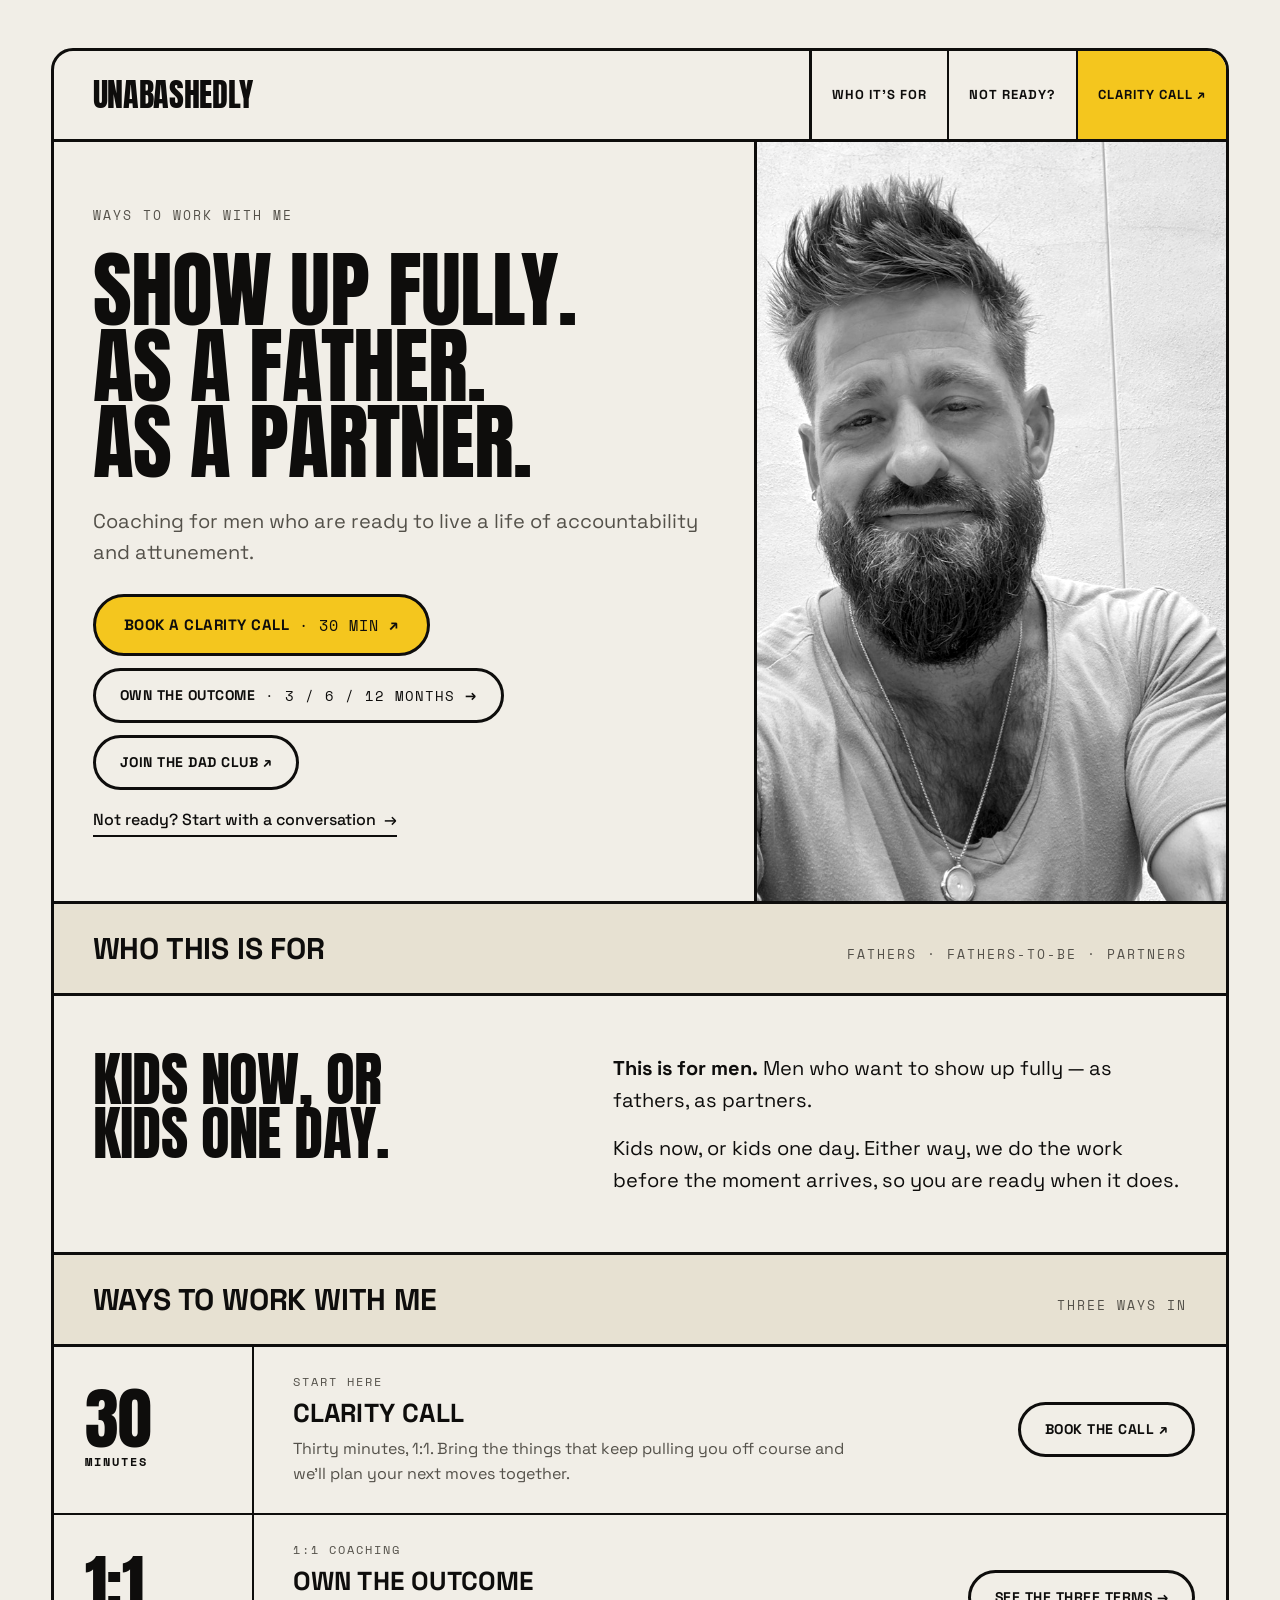
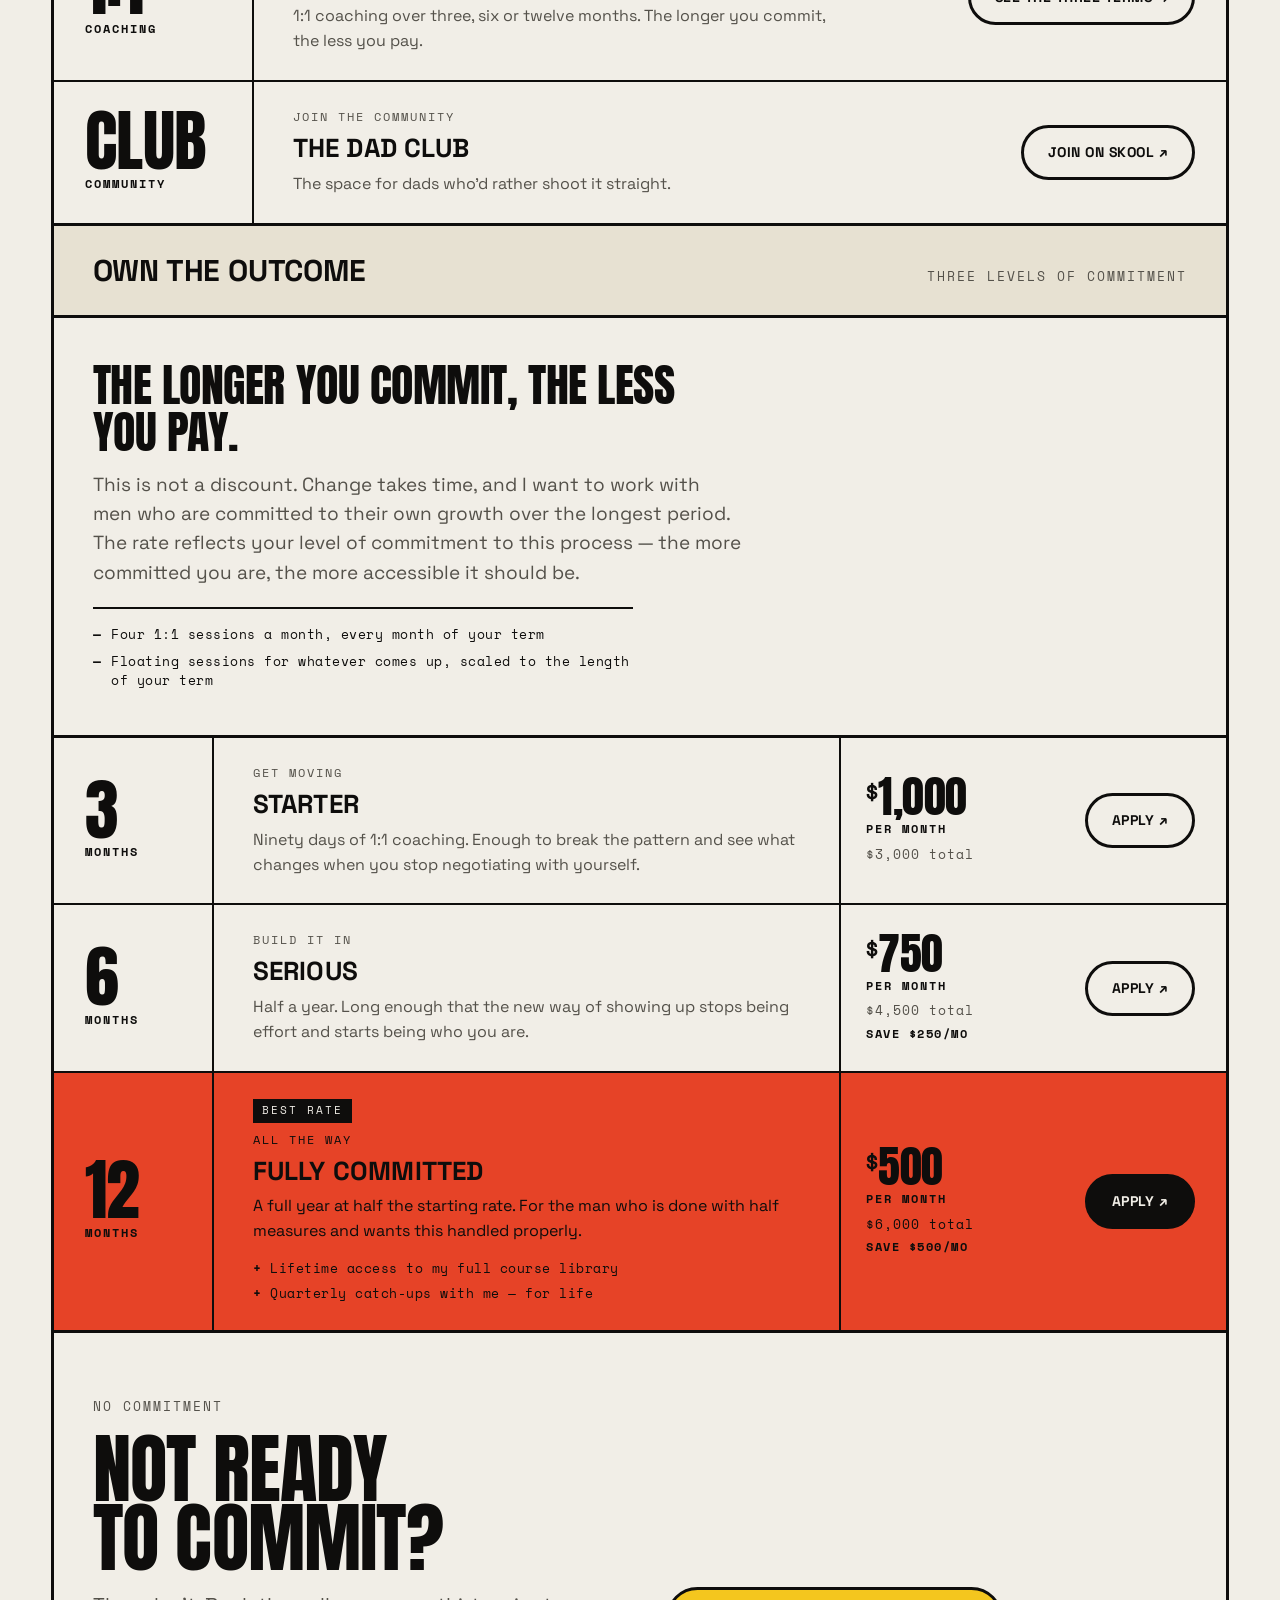
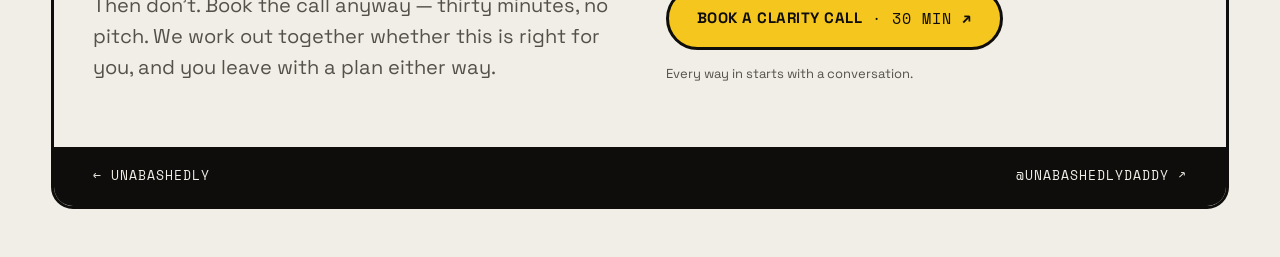
==== work-with-me.html @ e5518860 "Rewrite the pricing rationale in Taylor's own voice Moves the paragraph to first person: I want to w" ====
<!doctype html>
<html lang="en">
<head>
<meta charset="utf-8">
<meta name="viewport" content="width=device-width,initial-scale=1">
<meta name="description" content="Three ways to work with me. Start with a Clarity Call.">
<title>Ways to Work With Me — Unabashedly</title>
<link rel="canonical" href="https://unabashedly.dad/work-with-me.html">
<meta name="theme-color" content="#F1EEE7">
<meta property="og:type" content="website">
<meta property="og:site_name" content="Unabashedly">
<meta property="og:locale" content="en_US">
<meta property="og:url" content="https://unabashedly.dad/work-with-me.html">
<meta property="og:title" content="Ways to Work With Me — Unabashedly">
<meta property="og:description" content="Three ways to work with me. Start with a Clarity Call.">
<meta property="og:image" content="https://unabashedly.dad/og-card.jpg">
<meta property="og:image:type" content="image/jpeg">
<meta property="og:image:width" content="1200">
<meta property="og:image:height" content="630">
<meta property="og:image:alt" content="Unabashedly — coaching with Taylor Arnold">
<link rel="preconnect" href="https://fonts.googleapis.com">
<link rel="preconnect" href="https://fonts.gstatic.com" crossorigin>
<link href="https://fonts.googleapis.com/css2?family=Anton&family=Space+Grotesk:wght@400;500;700&family=Space+Mono:wght@400;700&display=swap" rel="stylesheet">
<style>
  :root{
    --paper:#F1EEE7;
    --paper-2:#E7E1D2;
    --ink:#0E0D0C;
    --ink-2:#54514A;
    --yellow:#F4C61E;
    --red:#E64327;
    --rule:3px;
    color-scheme:light;
  }
  *{box-sizing:border-box;}
  html{scroll-behavior:smooth;}
  html,body{background:var(--paper);}
  body{
    margin:0;
    color:var(--ink);
    font:16px/1.5 'Space Grotesk','Helvetica Neue',Arial,sans-serif;
    padding-inline:clamp(16px,4vw,56px);
    padding-block:clamp(20px,4vw,48px);
  }
  h1,h2,h3,p{margin:0;font-weight:400;}
  a{color:inherit;text-decoration:none;}
  a:focus-visible,button:focus-visible,input:focus-visible{outline:3px solid var(--ink);outline-offset:3px;}
  img{max-width:100%;display:block;}

  .display{font-family:'Anton',Impact,'Arial Narrow',sans-serif;text-transform:uppercase;letter-spacing:-0.01em;}
  .mono{font-family:'Space Mono',ui-monospace,Menlo,monospace;}
  .eyebrow{font-family:'Space Mono',ui-monospace,Menlo,monospace;font-size:13px;letter-spacing:2px;text-transform:uppercase;color:var(--ink-2);}

  .sheet{
    max-width:1180px;margin:0 auto;
    border:var(--rule) solid var(--ink);border-radius:22px;
    overflow:hidden;background:var(--paper);
  }
  section{scroll-margin-top:16px;}

  /* masthead */
  .masthead{display:flex;flex-wrap:wrap;align-items:stretch;justify-content:space-between;border-bottom:var(--rule) solid var(--ink);}
  .wordmark{font-size:clamp(26px,3vw,32px);padding:20px clamp(18px,3vw,40px);display:flex;align-items:center;}
  .nav{display:flex;flex-wrap:wrap;border-left:var(--rule) solid var(--ink);}
  .nav a{
    display:flex;align-items:center;justify-content:center;
    padding:0 20px;min-height:64px;
    font-size:13px;font-weight:700;letter-spacing:1px;text-transform:uppercase;
    border-right:2px solid var(--ink);transition:background .15s,color .15s;
  }
  .nav a:last-child{border-right:none;background:var(--yellow);}
  .nav a:hover{background:var(--paper-2);}
  .nav a:last-child:hover{background:var(--ink);color:var(--paper);}

  /* hero */
  .hero{
    display:grid;grid-template-columns:minmax(0,1.2fr) minmax(0,.8fr);
    border-bottom:var(--rule) solid var(--ink);
  }
  .hero-copy{
    padding:clamp(32px,5vw,64px) clamp(18px,3vw,48px);
    display:flex;flex-direction:column;gap:26px;
    border-right:var(--rule) solid var(--ink);
  }
  .hero h1{font-size:clamp(48px,6.6vw,88px);line-height:.9;text-wrap:balance;}
  .hero-lede{max-width:48ch;font-size:clamp(17px,1.9vw,20px);line-height:1.55;color:var(--ink-2);}
  .hero-photo{background:var(--paper-2);display:flex;}
  .hero-photo img{width:100%;height:100%;object-fit:cover;object-position:50% 20%;filter:grayscale(1) contrast(1.08);}

  .actions{display:flex;flex-direction:column;align-items:flex-start;gap:12px;}
  .btn{
    display:inline-flex;align-items:center;gap:10px;
    border:var(--rule) solid var(--ink);border-radius:999px;
    padding:14px 24px;
    font-weight:700;font-size:14px;letter-spacing:.5px;text-transform:uppercase;
    background:var(--paper);color:var(--ink);
    transition:background .15s,color .15s;
    cursor:pointer;font-family:inherit;
  }
  .btn:hover{background:var(--ink);color:var(--paper);}
  .btn.primary{background:var(--yellow);padding:17px 28px;font-size:15px;}
  .btn.primary:hover{background:var(--ink);color:var(--yellow);}
  .btn .dim{font-family:'Space Mono',ui-monospace,monospace;font-weight:400;letter-spacing:1px;}
  .soft{display:inline-flex;gap:8px;margin-top:6px;font-weight:500;padding-bottom:3px;border-bottom:2px solid var(--ink);transition:gap .15s;}
  .soft:hover{gap:14px;}

  /* section heads */
  .section-head{
    display:flex;flex-wrap:wrap;align-items:baseline;justify-content:space-between;gap:8px 24px;
    padding:22px clamp(18px,3vw,48px);
    border-bottom:var(--rule) solid var(--ink);background:var(--paper-2);
  }
  .section-title{font-weight:700;font-size:clamp(22px,2.6vw,30px);text-transform:uppercase;letter-spacing:-.2px;}

  /* who */
  .who{border-bottom:var(--rule) solid var(--ink);}
  .who-body{
    display:grid;grid-template-columns:minmax(0,.9fr) minmax(0,1.1fr);gap:clamp(24px,4vw,56px);
    padding:clamp(32px,5vw,56px) clamp(18px,3vw,48px);align-items:start;
  }
  .who-body .big{font-size:clamp(36px,4.6vw,60px);line-height:.92;text-wrap:balance;}
  .who-body p{font-size:clamp(17px,1.9vw,20px);line-height:1.6;max-width:56ch;}
  .who-body p + p{margin-top:16px;}

  /* ways rows */
  .ways{border-bottom:var(--rule) solid var(--ink);}
  .row{
    display:grid;grid-template-columns:clamp(130px,16vw,200px) minmax(0,1fr) auto;
    border-bottom:2px solid var(--ink);background:var(--paper);
  }
  .row:last-child{border-bottom:none;}
  .row-unit{
    display:flex;flex-direction:column;justify-content:center;gap:4px;
    padding:26px clamp(16px,2.4vw,32px);border-right:2px solid var(--ink);
  }
  .row-unit .n{font-size:clamp(44px,5.4vw,68px);line-height:.88;}
  .row-unit .u{font-size:12px;letter-spacing:2px;text-transform:uppercase;font-weight:700;}
  .row-body{display:flex;flex-direction:column;justify-content:center;gap:8px;padding:26px clamp(18px,3vw,40px);}
  .row-kicker{font-size:12px;letter-spacing:2px;text-transform:uppercase;color:var(--ink-2);}
  .row-title{font-weight:700;font-size:clamp(19px,2.3vw,26px);line-height:1.15;text-transform:uppercase;letter-spacing:.2px;}
  .row-desc{font-size:16px;line-height:1.55;color:var(--ink-2);max-width:56ch;}
  .row-go{display:flex;align-items:center;padding:20px clamp(16px,2.4vw,36px);}

  .row.hot{background:var(--red);}
  .row.hot .row-desc,.row.hot .row-kicker{color:var(--ink);}
  .row.hot .btn{background:var(--ink);color:var(--paper);}
  .row.hot .btn:hover{background:var(--paper);color:var(--ink);}

  /* philosophy / email */
  .philosophy{
    display:grid;grid-template-columns:minmax(0,1fr) minmax(0,1fr);gap:clamp(24px,4vw,56px);
    padding:clamp(36px,5vw,64px) clamp(18px,3vw,48px);align-items:end;
  }
  .philosophy h2{font-size:clamp(44px,6vw,80px);line-height:.9;text-wrap:balance;}
  .philosophy .intro{display:flex;flex-direction:column;gap:18px;}
  .philosophy .intro p{font-size:clamp(17px,1.9vw,20px);line-height:1.55;color:var(--ink-2);max-width:44ch;}
  .phil-cta{display:flex;flex-direction:column;align-items:flex-start;gap:14px;}
  form{display:flex;flex-direction:column;gap:12px;}
  label{font-family:'Space Mono',ui-monospace,monospace;font-size:12.5px;letter-spacing:2px;text-transform:uppercase;}
  .field{display:flex;flex-wrap:wrap;gap:12px;}
  input[type=email]{
    flex:1 1 220px;min-width:0;
    font:inherit;font-size:17px;color:var(--ink);
    background:var(--paper);border:var(--rule) solid var(--ink);border-radius:12px;
    padding:14px 18px;
  }
  input[type=email]::placeholder{color:var(--ink-2);}
  .form-note{font-size:15px;font-weight:700;}
  .fine{font-size:13px;color:var(--ink-2);}

  .footer{
    display:flex;flex-wrap:wrap;justify-content:space-between;gap:10px;
    padding:20px clamp(18px,3vw,48px);background:var(--ink);color:var(--paper);
  }
  .footer span,.footer a{font-family:'Space Mono',ui-monospace,monospace;font-size:12.5px;letter-spacing:1px;text-transform:uppercase;}
  .footer a:hover{color:var(--yellow);}
  .footer a:focus-visible{outline-color:var(--paper);}


  /* commitment tiers */
  .tiers{border-bottom:var(--rule) solid var(--ink);}
  .principle{
    padding:clamp(28px,4vw,44px) clamp(18px,3vw,48px);
    border-bottom:var(--rule) solid var(--ink);
    display:flex;flex-direction:column;gap:14px;
  }
  .principle .big{
    font-family:'Anton',Impact,'Arial Narrow',sans-serif;text-transform:uppercase;letter-spacing:-.01em;
    font-size:clamp(28px,3.6vw,46px);line-height:1.02;max-width:26ch;
  }
  .principle p{font-size:clamp(16px,1.8vw,19px);line-height:1.55;color:var(--ink-2);max-width:54ch;}

  .row.tier{grid-template-columns:clamp(110px,13vw,160px) minmax(0,1fr) clamp(150px,18vw,215px) auto;}
  .row-price{
    display:flex;flex-direction:column;justify-content:center;gap:4px;
    padding:24px clamp(14px,2vw,26px);border-left:2px solid var(--ink);
  }
  .price-mo{font-family:'Anton',Impact,sans-serif;font-size:clamp(30px,3.6vw,44px);line-height:.9;letter-spacing:-.01em;}
  .price-mo sup{font-size:.45em;vertical-align:super;font-family:'Space Grotesk',sans-serif;font-weight:700;}
  .price-per{font-size:11.5px;letter-spacing:2px;text-transform:uppercase;font-weight:700;font-family:'Space Mono',ui-monospace,monospace;}
  .price-total{font-size:12.5px;letter-spacing:1px;color:var(--ink-2);font-family:'Space Mono',ui-monospace,monospace;margin-top:4px;white-space:nowrap;}
  .price-save{
    font-family:'Space Mono',ui-monospace,monospace;font-size:11.5px;letter-spacing:1.5px;
    text-transform:uppercase;font-weight:700;white-space:nowrap;
  }
  .row.hot .price-total{color:var(--ink);}

  .flag{
    align-self:flex-start;background:var(--ink);color:var(--paper);
    font-family:'Space Mono',ui-monospace,monospace;font-size:10.5px;letter-spacing:2px;
    text-transform:uppercase;padding:4px 9px;
  }
  .includes{
    list-style:none;margin:6px 0 0;padding:16px 0 0;border-top:2px solid var(--ink);
    display:flex;flex-direction:column;gap:7px;max-width:54ch;
  }
  .includes li{
    font-family:'Space Mono',ui-monospace,monospace;font-size:13px;letter-spacing:.5px;
    display:flex;gap:10px;align-items:baseline;
  }
  .includes li::before{content:"\2014";font-weight:700;flex-shrink:0;}
  .perks{list-style:none;margin:8px 0 0;padding:0;display:flex;flex-direction:column;gap:6px;}
  .perks li{
    font-family:'Space Mono',ui-monospace,monospace;font-size:12.5px;letter-spacing:.5px;
    display:flex;gap:9px;align-items:baseline;
  }
  .perks li::before{content:"+";font-weight:700;flex-shrink:0;}

  @media (max-width:860px){
    .hero{grid-template-columns:1fr;}
    .hero-copy{border-right:none;border-bottom:var(--rule) solid var(--ink);}
    .hero-photo img{aspect-ratio:4/5;max-height:560px;}
    .who-body,.philosophy{grid-template-columns:1fr;}
  }
  @media (max-width:720px){
    .nav{border-left:none;border-top:var(--rule) solid var(--ink);width:100%;}
    .nav a{flex:1 1 auto;min-height:52px;padding:0 12px;border-bottom:2px solid var(--ink);}
    .row{grid-template-columns:1fr;}
    .row-unit{flex-direction:row;align-items:baseline;gap:12px;border-right:none;border-bottom:2px solid var(--ink);padding-block:14px;}
    .row-unit .n{font-size:40px;}
    .row-body{padding-bottom:8px;}
    .row-go{padding-top:8px;padding-bottom:26px;padding-inline:clamp(18px,3vw,40px);}
    .row.tier{grid-template-columns:1fr;}
    .row-price{
      border-left:none;border-top:2px solid var(--ink);
      flex-direction:row;align-items:baseline;gap:10px;flex-wrap:wrap;
      padding-inline:clamp(18px,3vw,40px);
    }
    .price-total{margin-top:0;}
    .row.tier .row-go .btn{width:100%;justify-content:center;}
  }
  @media (prefers-reduced-motion:reduce){html{scroll-behavior:auto;}*{transition:none!important;}}
</style>
</head>
<body>
<div class="sheet">

  <header class="masthead">
    <a class="wordmark display" href="index.html">Unabashedly</a>
    <nav class="nav" aria-label="Primary">
      <a href="#who">Who it's for</a>
      <a href="#philosophy">Not ready?</a>
      <a href="https://calendly.com/yalortackson-4yzz/30min" target="_blank" rel="noopener">Clarity Call ↗</a>
    </nav>
  </header>

  <section class="hero">
    <div class="hero-copy">
      <div class="eyebrow">Ways to work with me</div>
      <h1 class="display">Show up fully. As a father. As a partner.</h1>
      <p class="hero-lede">Coaching for men who are ready to live a life of accountability and attunement.</p>
      <div class="actions">
        <a class="btn primary" href="https://calendly.com/yalortackson-4yzz/30min" target="_blank" rel="noopener">Book a Clarity Call <span class="dim">· 30 min</span> ↗</a>
        <a class="btn" href="#own-the-outcome">Own The Outcome <span class="dim">· 3 / 6 / 12 months</span> →</a>
        <a class="btn" href="https://www.skool.com/dad-club-8098/about" target="_blank" rel="noopener">Join The Dad Club ↗</a>
        <a class="soft" href="#philosophy">Not ready? Start with a conversation <span aria-hidden="true">→</span></a>
      </div>
    </div>
    <div class="hero-photo">
      <img src="taylor-portrait-880x1100.jpg" alt="Taylor Arnold" width="880" height="1100">
    </div>
  </section>

  <section class="who" id="who" aria-labelledby="who-title">
    <div class="section-head">
      <h2 class="section-title" id="who-title">Who this is for</h2>
      <span class="eyebrow">Fathers · Fathers-to-be · Partners</span>
    </div>
    <div class="who-body">
      <div class="big display">Kids now, or kids one day.</div>
      <div>
        <p><strong>This is for men.</strong> Men who want to show up fully &mdash; as fathers, as partners.</p>
        <p>Kids now, or kids one day. Either way, we do the work before the moment arrives, so you are ready when it does.</p>
      </div>
    </div>
  </section>

  <section class="ways" id="ways" aria-labelledby="ways-title">
    <div class="section-head">
      <h2 class="section-title" id="ways-title">Ways to work with me</h2>
      <span class="eyebrow">Three ways in</span>
    </div>

    <div class="row">
      <div class="row-unit"><span class="n display">30</span><span class="u mono">Minutes</span></div>
      <div class="row-body">
        <span class="row-kicker mono">Start here</span>
        <h3 class="row-title">Clarity Call</h3>
        <p class="row-desc">Thirty minutes, 1:1. Bring the things that keep pulling you off course and we'll plan your next moves together.</p>
      </div>
      <div class="row-go"><a class="btn" href="https://calendly.com/yalortackson-4yzz/30min" target="_blank" rel="noopener">Book the call ↗</a></div>
    </div>

    <div class="row">
      <div class="row-unit"><span class="n display">1:1</span><span class="u mono">Coaching</span></div>
      <div class="row-body">
        <span class="row-kicker mono">1:1 Coaching</span>
        <h3 class="row-title">Own The Outcome</h3>
        <p class="row-desc">1:1 coaching over three, six or twelve months. The longer you commit, the less you pay.</p>
      </div>
      <div class="row-go"><a class="btn" href="#own-the-outcome">See the three terms →</a></div>
    </div>

    <div class="row">
      <div class="row-unit"><span class="n display">Club</span><span class="u mono">Community</span></div>
      <div class="row-body">
        <span class="row-kicker mono">Join the community</span>
        <h3 class="row-title">The Dad Club</h3>
        <p class="row-desc">The space for dads who'd rather shoot it straight.</p>
      </div>
      <div class="row-go"><a class="btn" href="https://www.skool.com/dad-club-8098/about" target="_blank" rel="noopener">Join on Skool ↗</a></div>
    </div>
  </section>


  <section class="tiers" id="own-the-outcome" aria-labelledby="tiers-title">
    <div class="section-head">
      <h2 class="section-title" id="tiers-title">Own The Outcome</h2>
      <span class="eyebrow">Three levels of commitment</span>
    </div>

    <div class="principle">
      <h3 class="big">The longer you commit, the less you pay.</h3>
      <p>This is not a discount. Change takes time, and I want to work with men who are committed to their own growth over the longest period. The rate reflects your level of commitment to this process &mdash; the more committed you are, the more accessible it should be.</p>
      <ul class="includes">
        <li>Four 1:1 sessions a month, every month of your term</li>
        <li>Floating sessions for whatever comes up, scaled to the length of your term</li>
      </ul>
    </div>

    <div class="row tier">
      <div class="row-unit"><span class="n display">3</span><span class="u mono">Months</span></div>
      <div class="row-body">
        <span class="row-kicker mono">Get moving</span>
        <h3 class="row-title">Starter</h3>
        <p class="row-desc">Ninety days of 1:1 coaching. Enough to break the pattern and see what changes when you stop negotiating with yourself.</p>
      </div>
      <div class="row-price">
        <span class="price-mo"><sup>$</sup>1,000</span>
        <span class="price-per">Per month</span>
        <span class="price-total">$3,000 total</span>
      </div>
      <div class="row-go"><a class="btn" href="https://calendly.com/yalortackson-4yzz/30min" target="_blank" rel="noopener">Apply &#8599;</a></div>
    </div>

    <div class="row tier">
      <div class="row-unit"><span class="n display">6</span><span class="u mono">Months</span></div>
      <div class="row-body">
        <span class="row-kicker mono">Build it in</span>
        <h3 class="row-title">Serious</h3>
        <p class="row-desc">Half a year. Long enough that the new way of showing up stops being effort and starts being who you are.</p>
      </div>
      <div class="row-price">
        <span class="price-mo"><sup>$</sup>750</span>
        <span class="price-per">Per month</span>
        <span class="price-total">$4,500 total</span>
        <span class="price-save">Save $250/mo</span>
      </div>
      <div class="row-go"><a class="btn" href="https://calendly.com/yalortackson-4yzz/30min" target="_blank" rel="noopener">Apply &#8599;</a></div>
    </div>

    <div class="row tier hot">
      <div class="row-unit"><span class="n display">12</span><span class="u mono">Months</span></div>
      <div class="row-body">
        <span class="flag">Best rate</span>
        <span class="row-kicker mono">All the way</span>
        <h3 class="row-title">Fully Committed</h3>
        <p class="row-desc">A full year at half the starting rate. For the man who is done with half measures and wants this handled properly.</p>
        <ul class="perks">
          <li>Lifetime access to my full course library</li>
          <li>Quarterly catch-ups with me &mdash; for life</li>
        </ul>
      </div>
      <div class="row-price">
        <span class="price-mo"><sup>$</sup>500</span>
        <span class="price-per">Per month</span>
        <span class="price-total">$6,000 total</span>
        <span class="price-save">Save $500/mo</span>
      </div>
      <div class="row-go"><a class="btn" href="https://calendly.com/yalortackson-4yzz/30min" target="_blank" rel="noopener">Apply &#8599;</a></div>
    </div>
  </section>

  <section class="philosophy" id="philosophy" aria-labelledby="phil-title">
    <div class="intro">
      <div class="eyebrow">No commitment</div>
      <h2 class="display" id="phil-title">Not ready to commit?</h2>
      <p>Then don't. Book the call anyway &mdash; thirty minutes, no pitch. We work out together whether this is right for you, and you leave with a plan either way.</p>
    </div>
    <div class="phil-cta">
      <a class="btn primary" href="https://calendly.com/yalortackson-4yzz/30min" target="_blank" rel="noopener">Book a Clarity Call <span class="dim">&middot; 30 min</span> ↗</a>
      <p class="fine">Every way in starts with a conversation.</p>
    </div>
  </section>

  <footer class="footer">
    <a href="index.html">← Unabashedly</a>
    <a href="https://www.instagram.com/unabashedlydaddy/" target="_blank" rel="noopener">@unabashedlydaddy ↗</a>
  </footer>

</div>

</body>
</html>
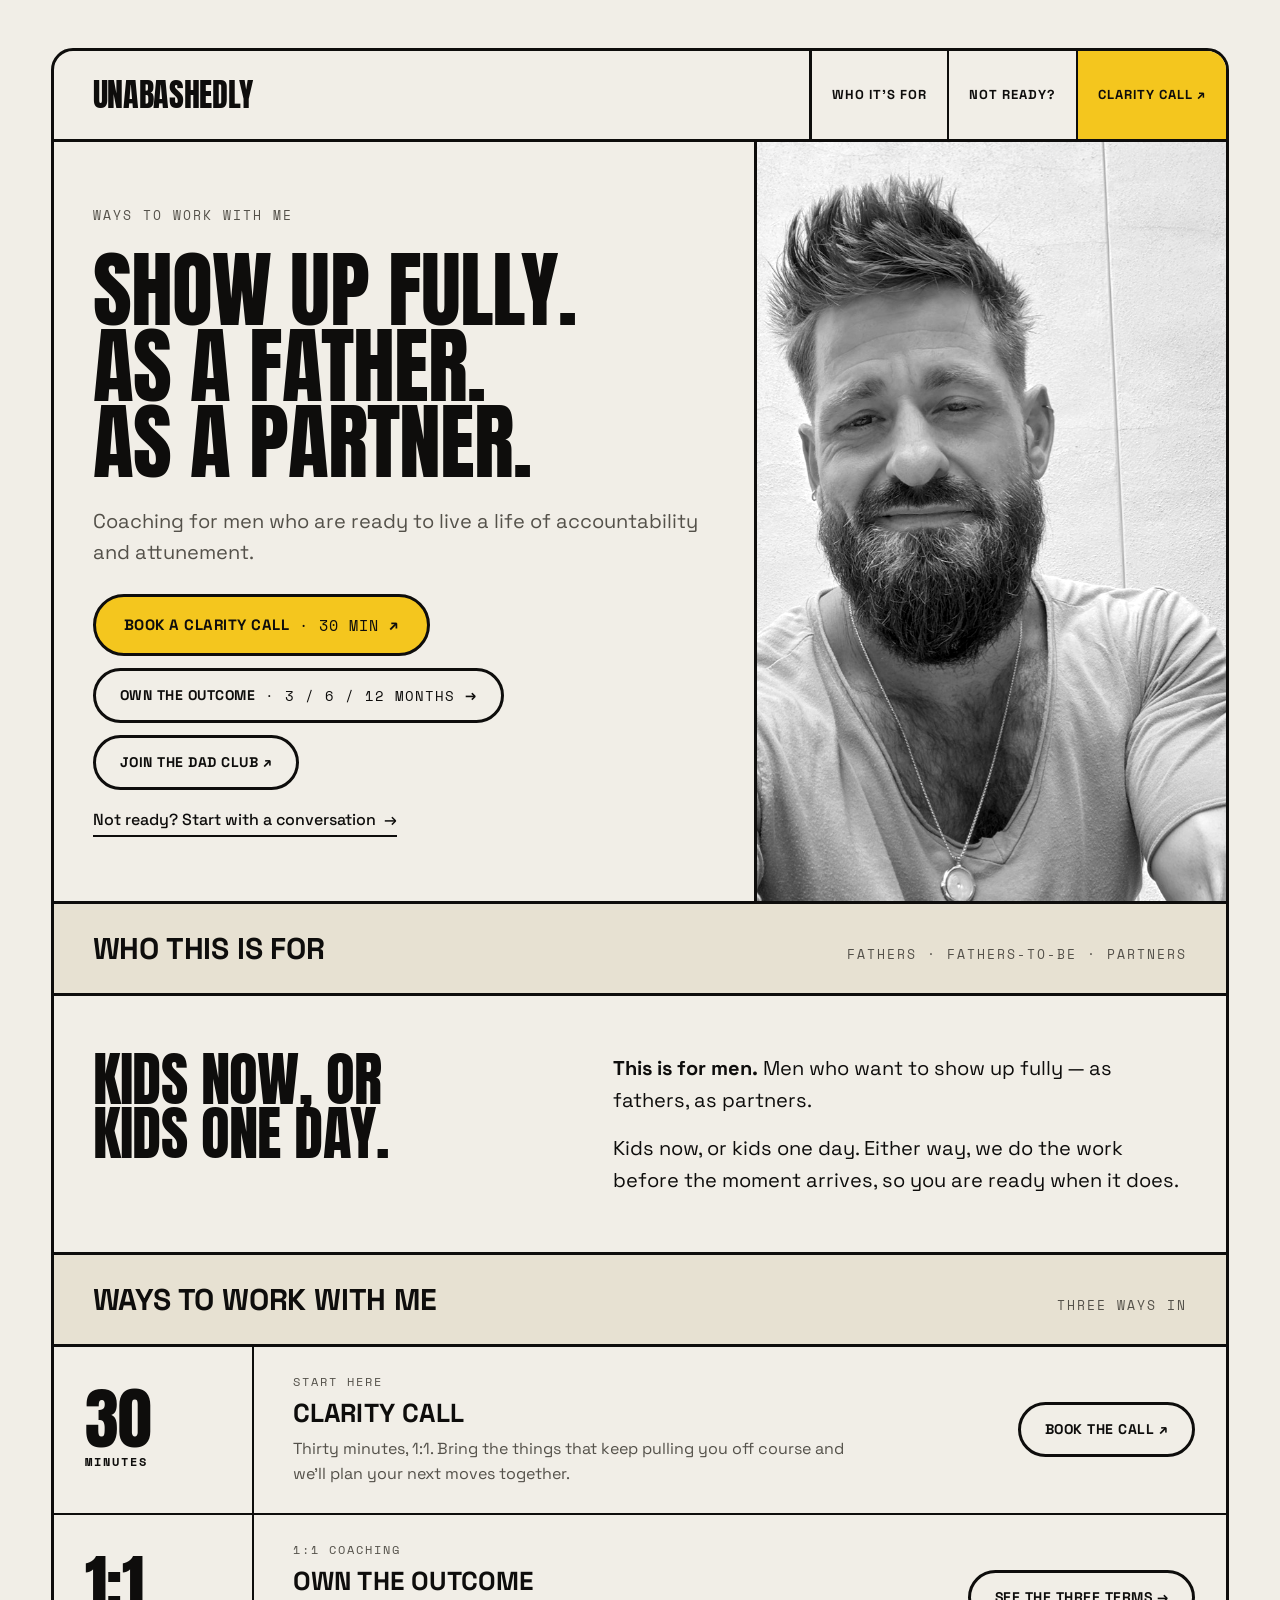
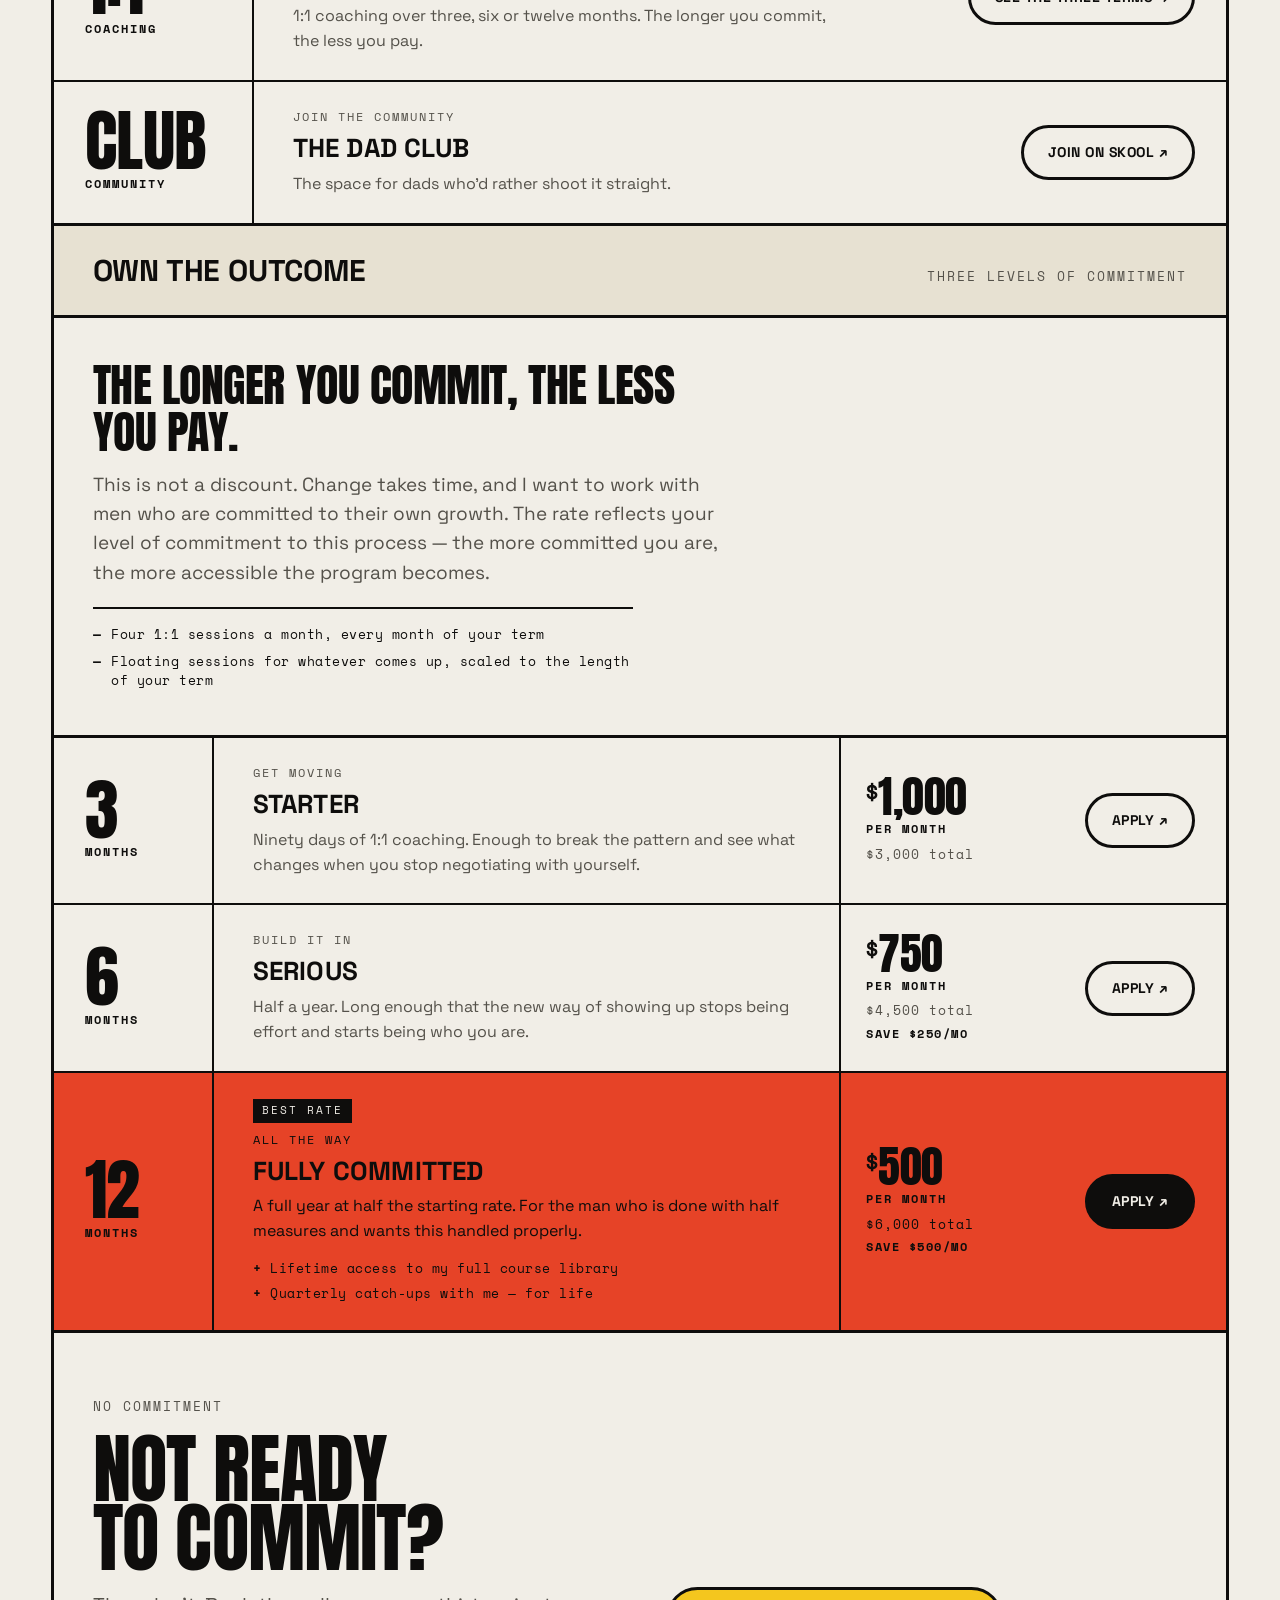
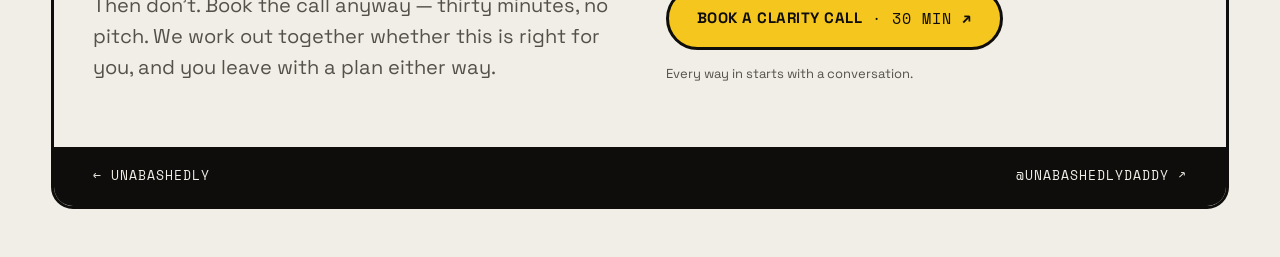
==== commit cc2443f6: "Tighten the pricing rationale Drops "over the longest period" and adopts the later wording, so the c" ====
--- a/work-with-me.html
+++ b/work-with-me.html
@@ -341,7 +341,7 @@
 
     <div class="principle">
       <h3 class="big">The longer you commit, the less you pay.</h3>
-      <p>This is not a discount. Change takes time, and I want to work with men who are committed to their own growth over the longest period. The rate reflects your level of commitment to this process &mdash; the more committed you are, the more accessible it should be.</p>
+      <p>This is not a discount. Change takes time, and I want to work with men who are committed to their own growth. The rate reflects your level of commitment to this process &mdash; the more committed you are, the more accessible the program becomes.</p>
       <ul class="includes">
         <li>Four 1:1 sessions a month, every month of your term</li>
         <li>Floating sessions for whatever comes up, scaled to the length of your term</li>
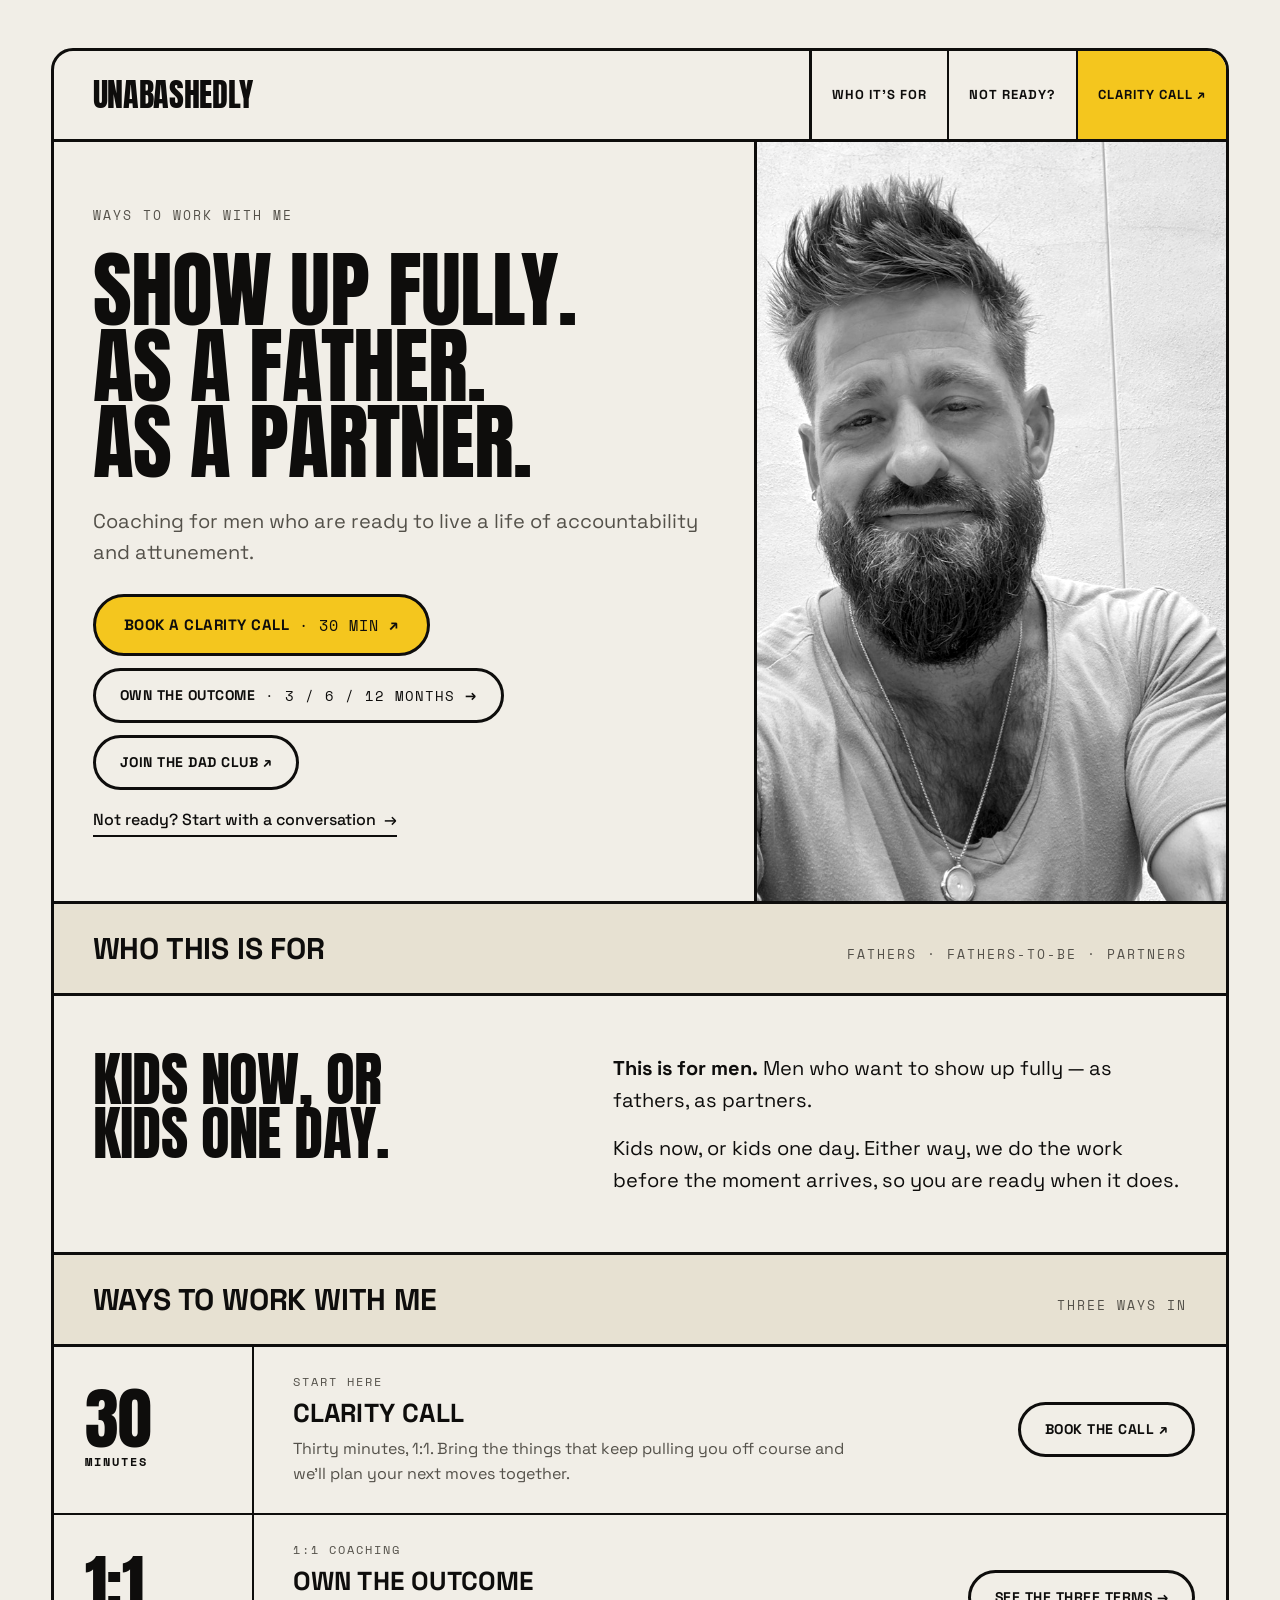
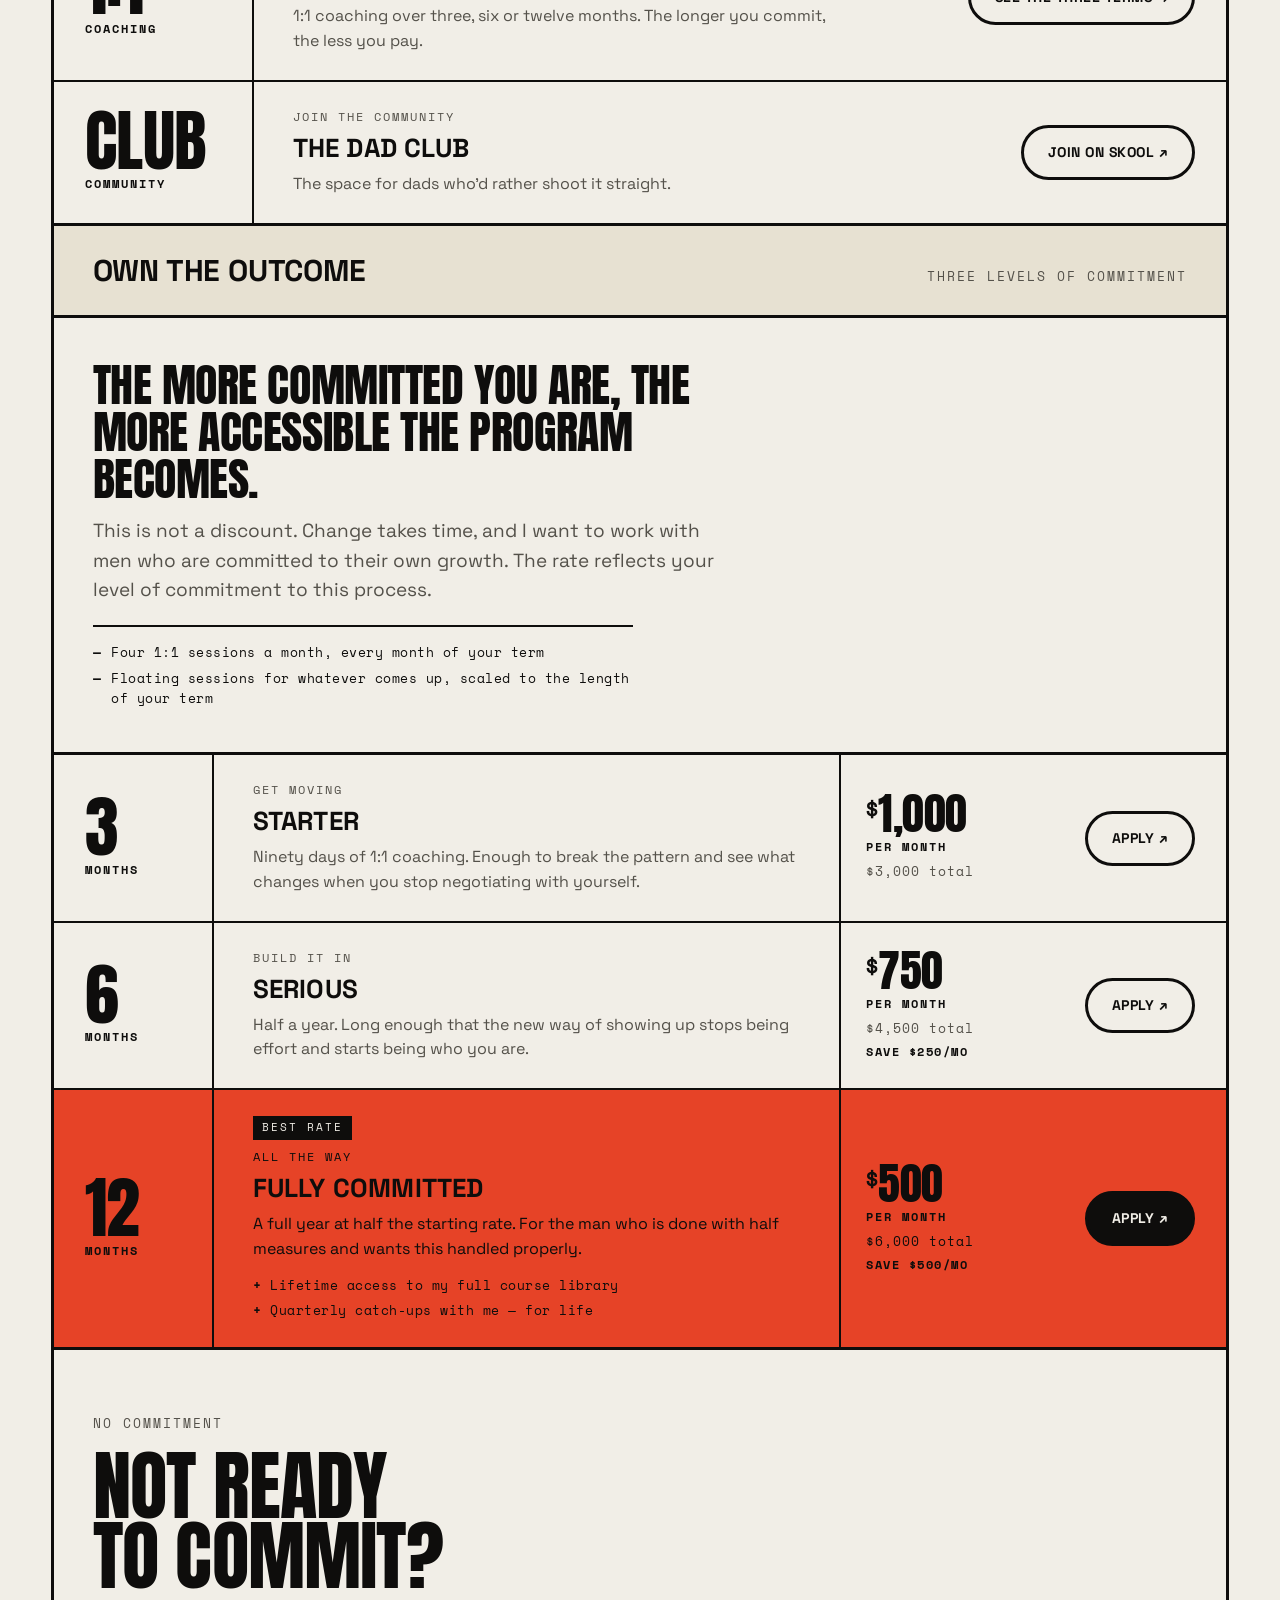
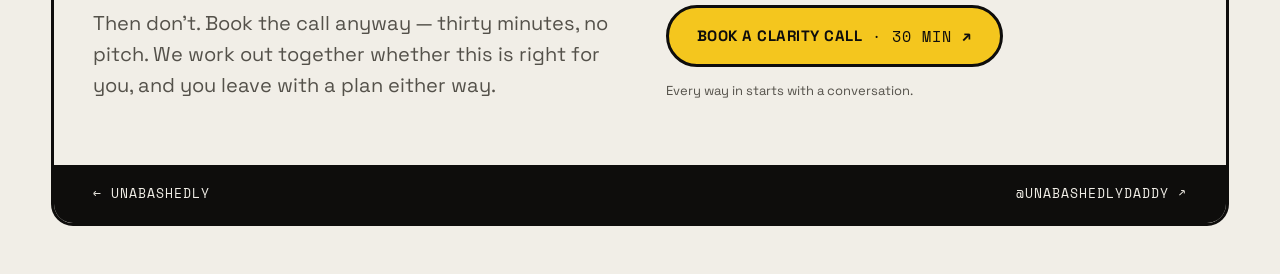
==== commit d16dffdb: "Lead the pricing section with the accessibility principle The headline is now the principle itself r" ====
--- a/work-with-me.html
+++ b/work-with-me.html
@@ -340,8 +340,8 @@
     </div>
 
     <div class="principle">
-      <h3 class="big">The longer you commit, the less you pay.</h3>
-      <p>This is not a discount. Change takes time, and I want to work with men who are committed to their own growth. The rate reflects your level of commitment to this process &mdash; the more committed you are, the more accessible the program becomes.</p>
+      <h3 class="big">The more committed you are, the more accessible the program becomes.</h3>
+      <p>This is not a discount. Change takes time, and I want to work with men who are committed to their own growth. The rate reflects your level of commitment to this process.</p>
       <ul class="includes">
         <li>Four 1:1 sessions a month, every month of your term</li>
         <li>Floating sessions for whatever comes up, scaled to the length of your term</li>
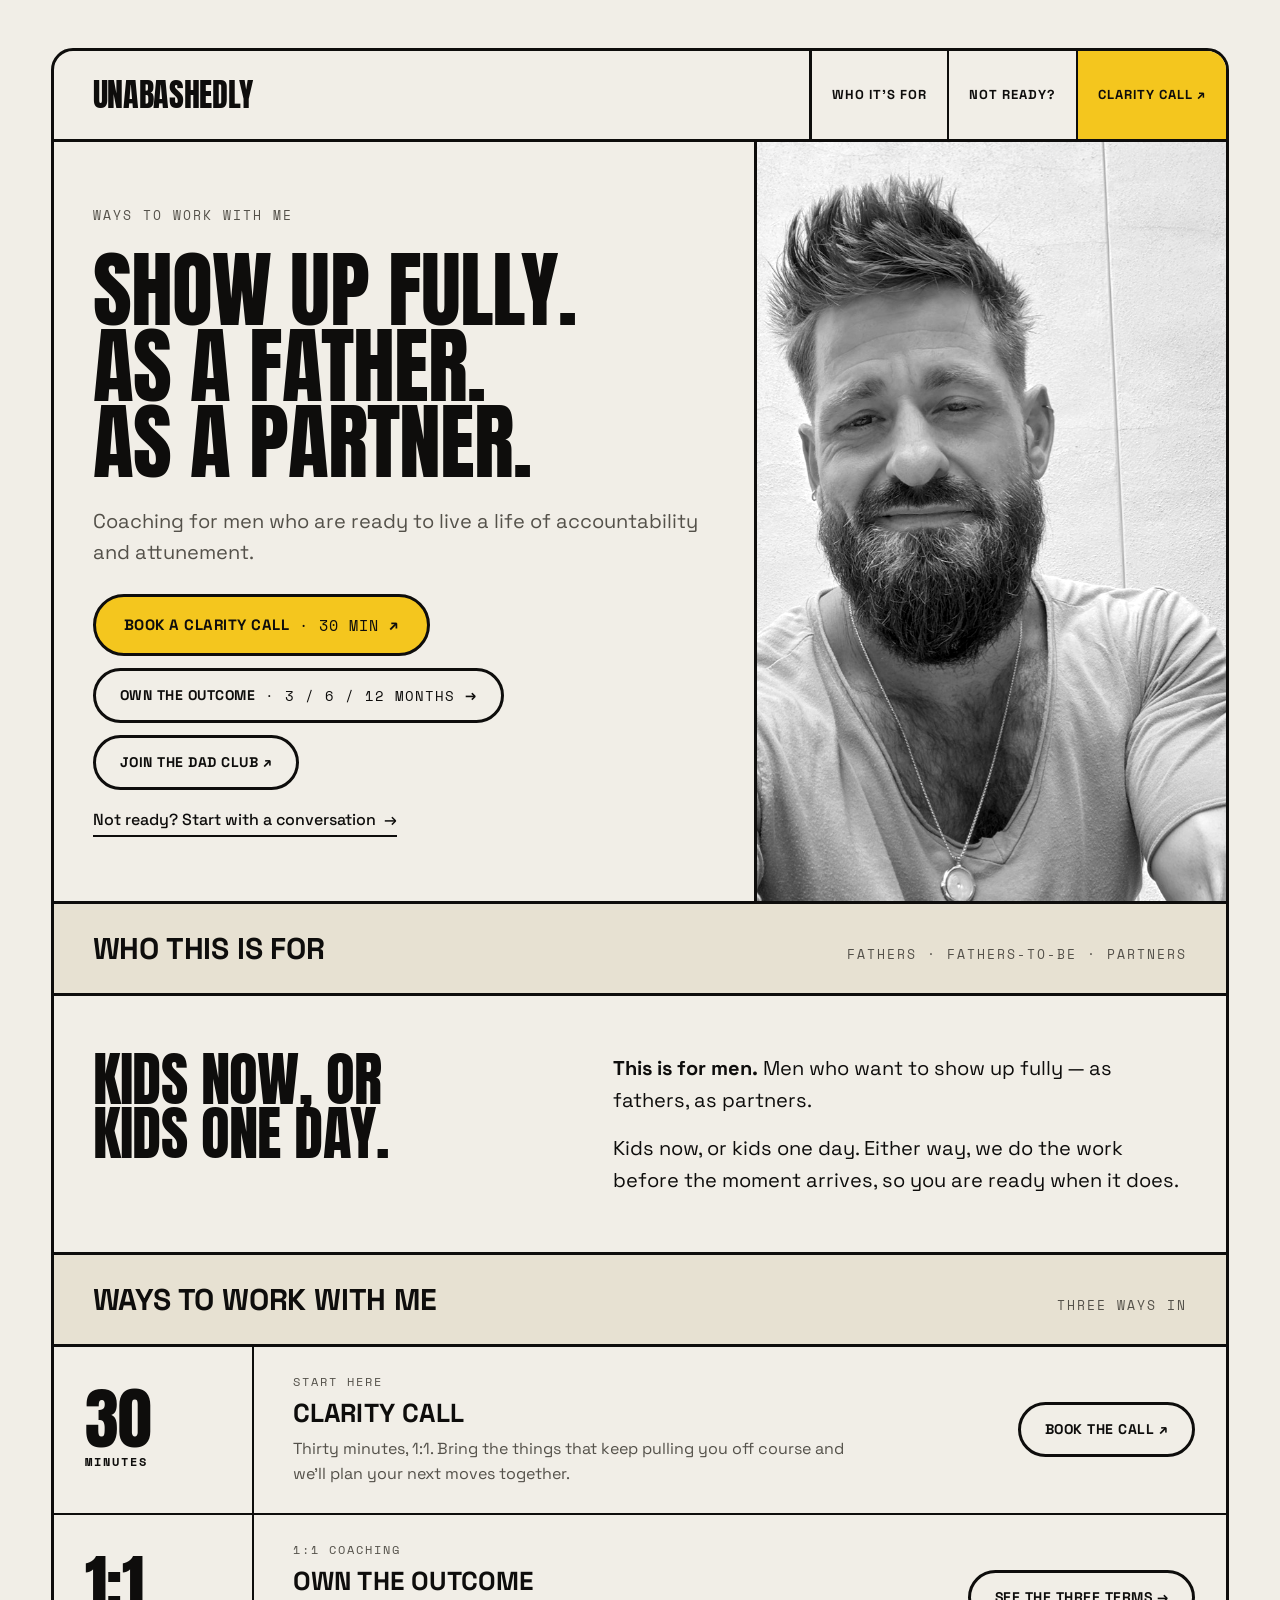
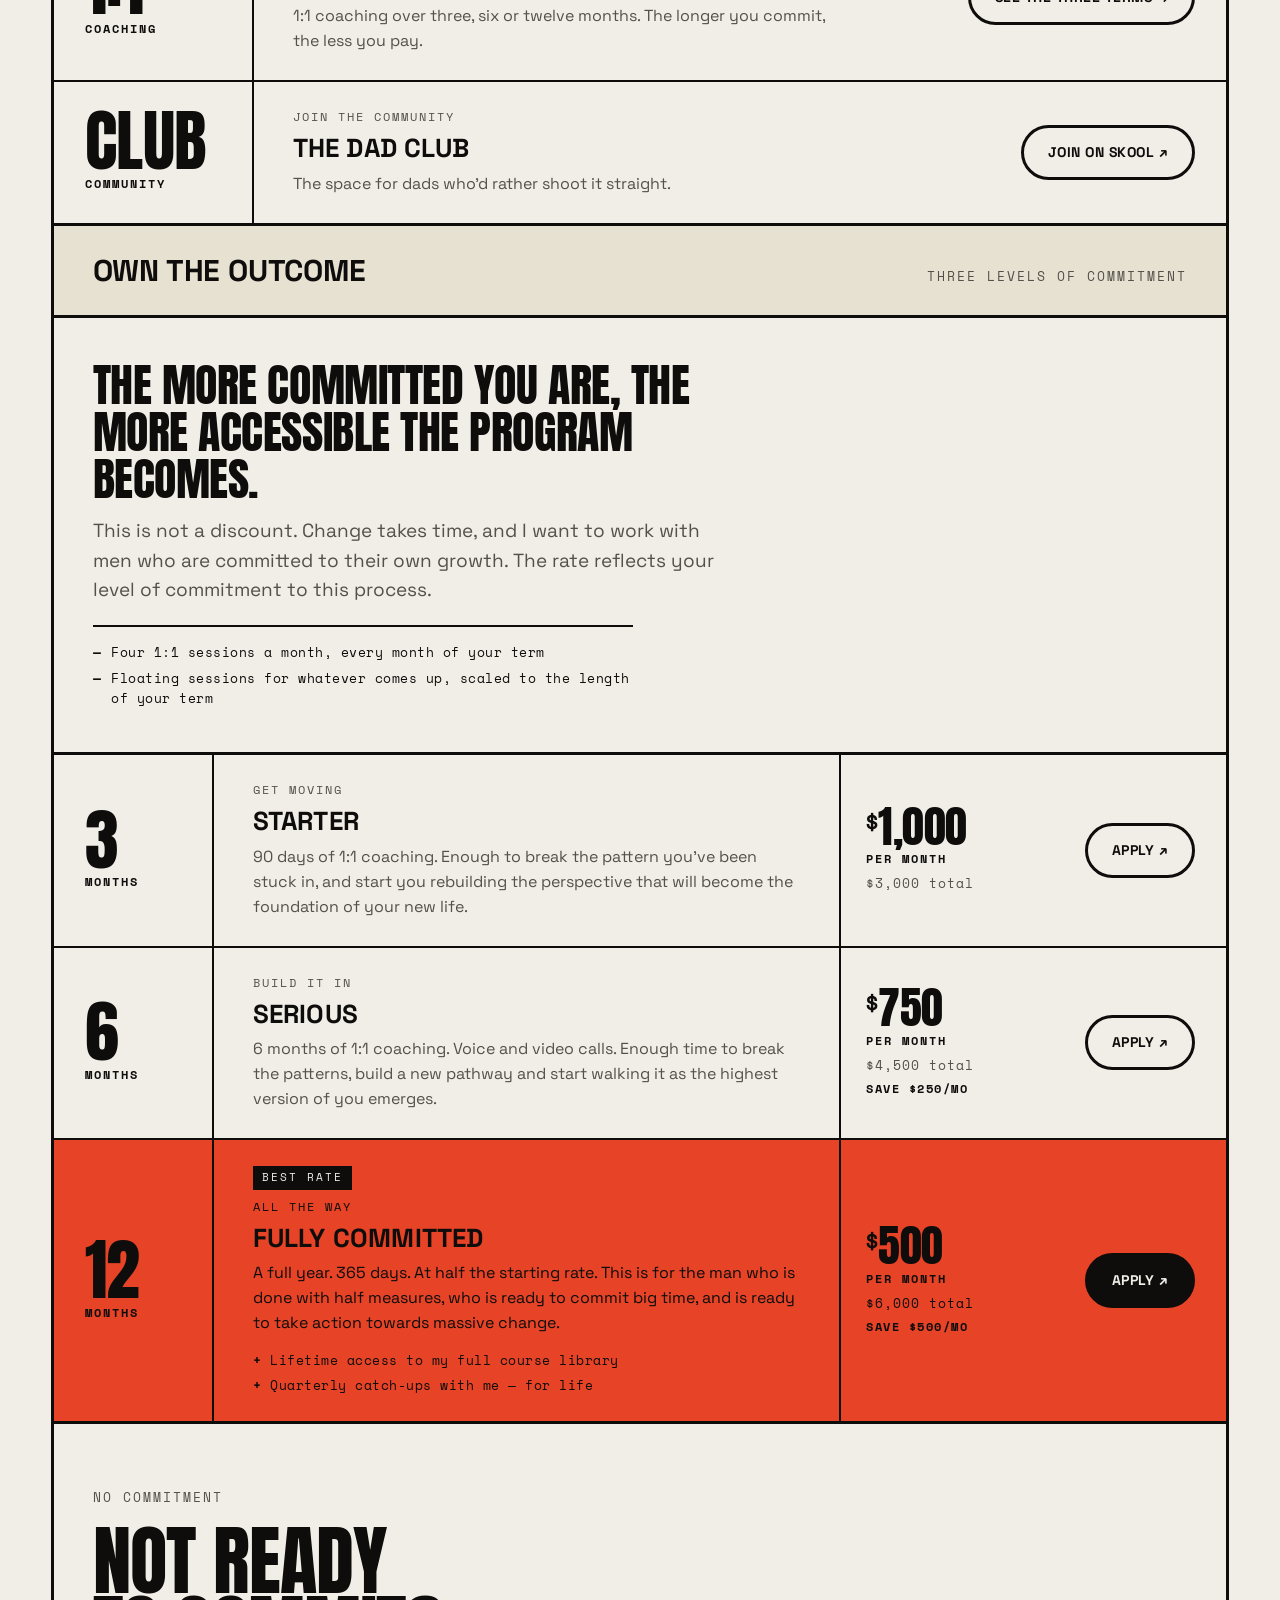
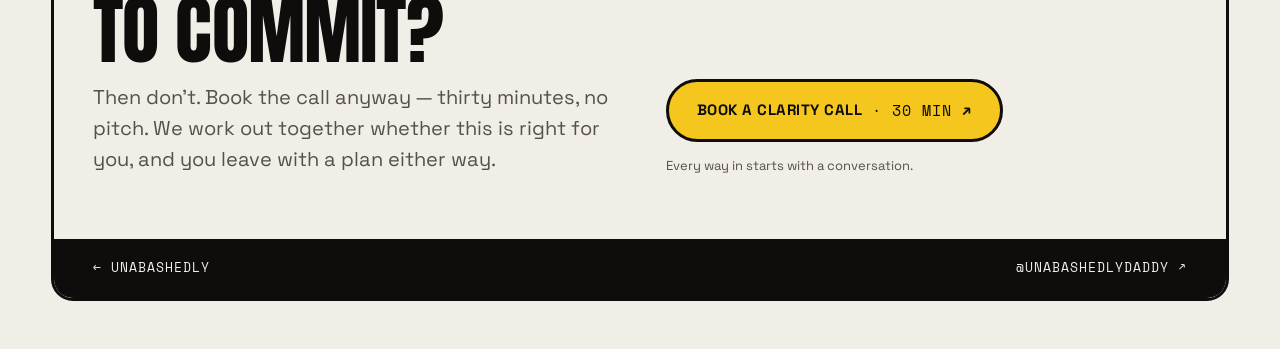
==== commit d7731445: "Replace the three tier descriptions with Taylor's own copy Starter, Serious and Fully Committed now " ====
--- a/work-with-me.html
+++ b/work-with-me.html
@@ -353,7 +353,7 @@
       <div class="row-body">
         <span class="row-kicker mono">Get moving</span>
         <h3 class="row-title">Starter</h3>
-        <p class="row-desc">Ninety days of 1:1 coaching. Enough to break the pattern and see what changes when you stop negotiating with yourself.</p>
+        <p class="row-desc">90 days of 1:1 coaching. Enough to break the pattern you&rsquo;ve been stuck in, and start you rebuilding the perspective that will become the foundation of your new life.</p>
       </div>
       <div class="row-price">
         <span class="price-mo"><sup>$</sup>1,000</span>
@@ -368,7 +368,7 @@
       <div class="row-body">
         <span class="row-kicker mono">Build it in</span>
         <h3 class="row-title">Serious</h3>
-        <p class="row-desc">Half a year. Long enough that the new way of showing up stops being effort and starts being who you are.</p>
+        <p class="row-desc">6 months of 1:1 coaching. Voice and video calls. Enough time to break the patterns, build a new pathway and start walking it as the highest version of you emerges.</p>
       </div>
       <div class="row-price">
         <span class="price-mo"><sup>$</sup>750</span>
@@ -385,7 +385,7 @@
         <span class="flag">Best rate</span>
         <span class="row-kicker mono">All the way</span>
         <h3 class="row-title">Fully Committed</h3>
-        <p class="row-desc">A full year at half the starting rate. For the man who is done with half measures and wants this handled properly.</p>
+        <p class="row-desc">A full year. 365 days. At half the starting rate. This is for the man who is done with half measures, who is ready to commit big time, and is ready to take action towards massive change.</p>
         <ul class="perks">
           <li>Lifetime access to my full course library</li>
           <li>Quarterly catch-ups with me &mdash; for life</li>
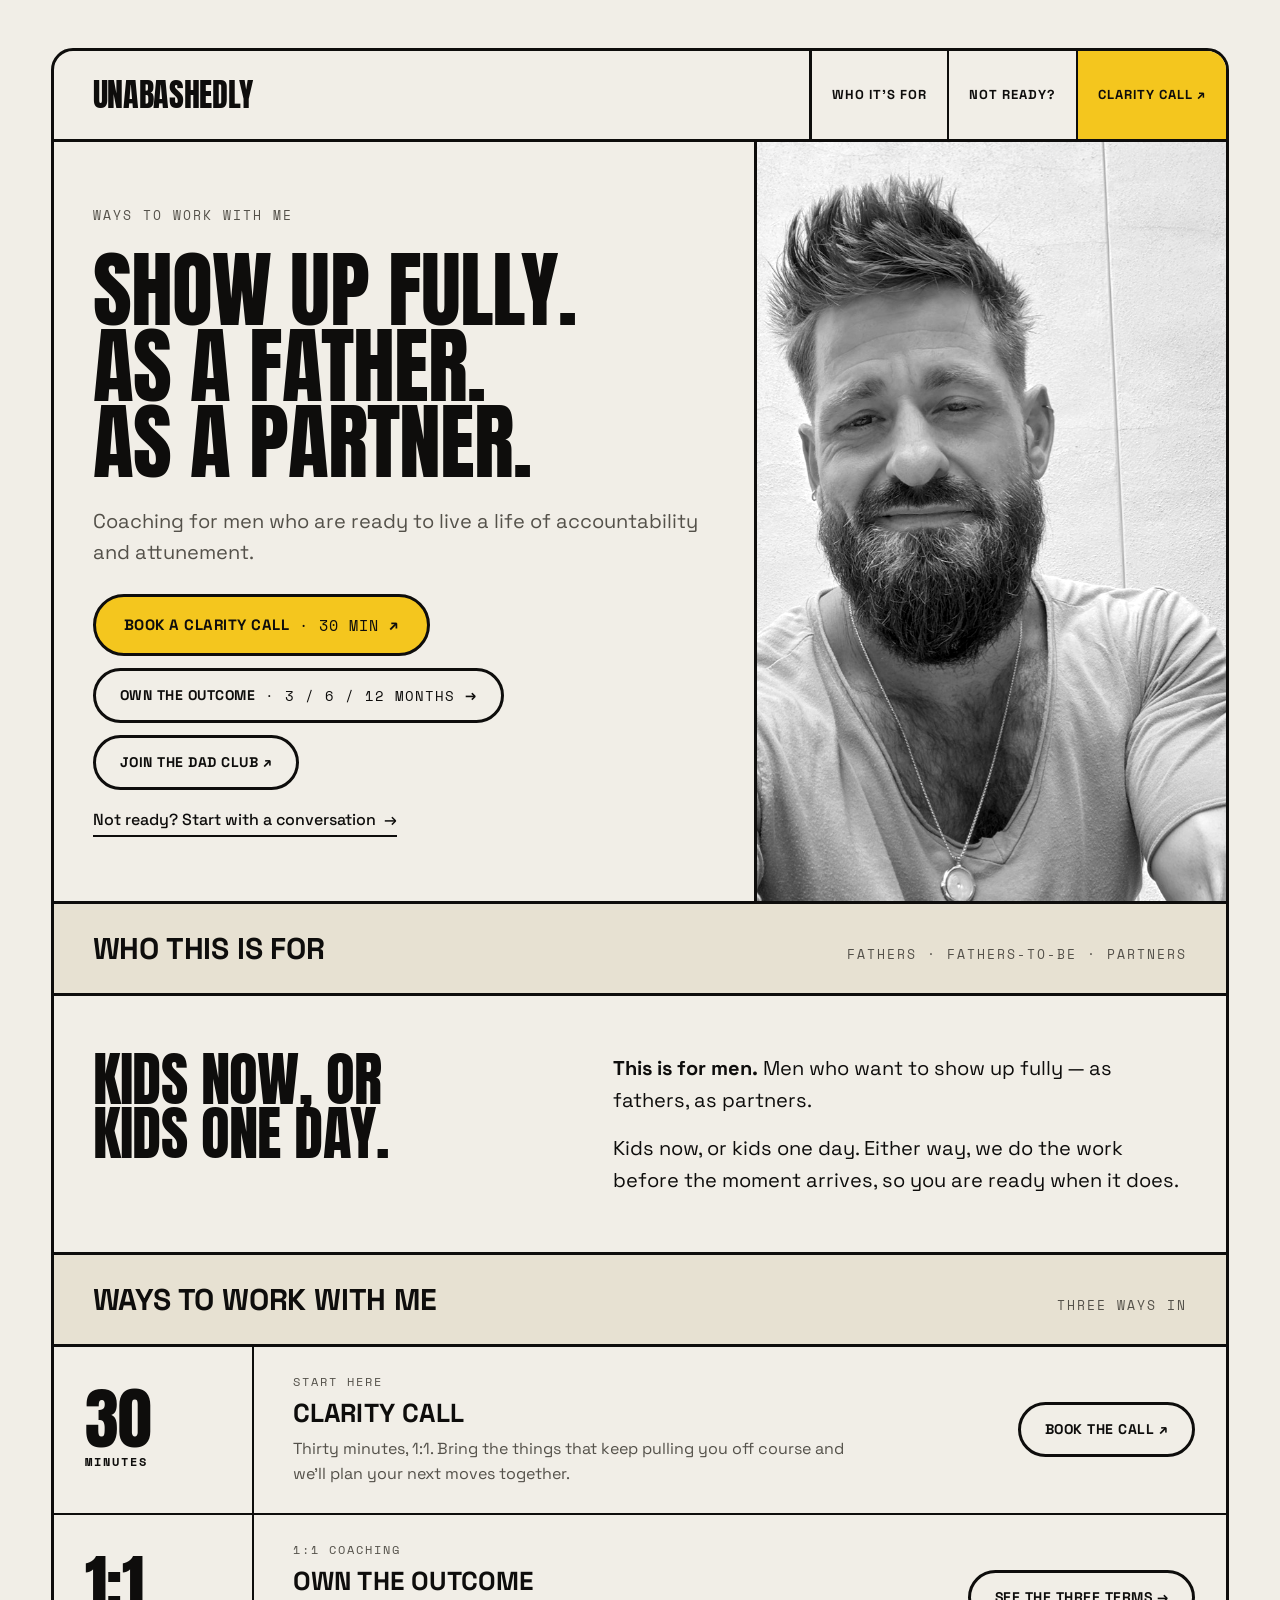
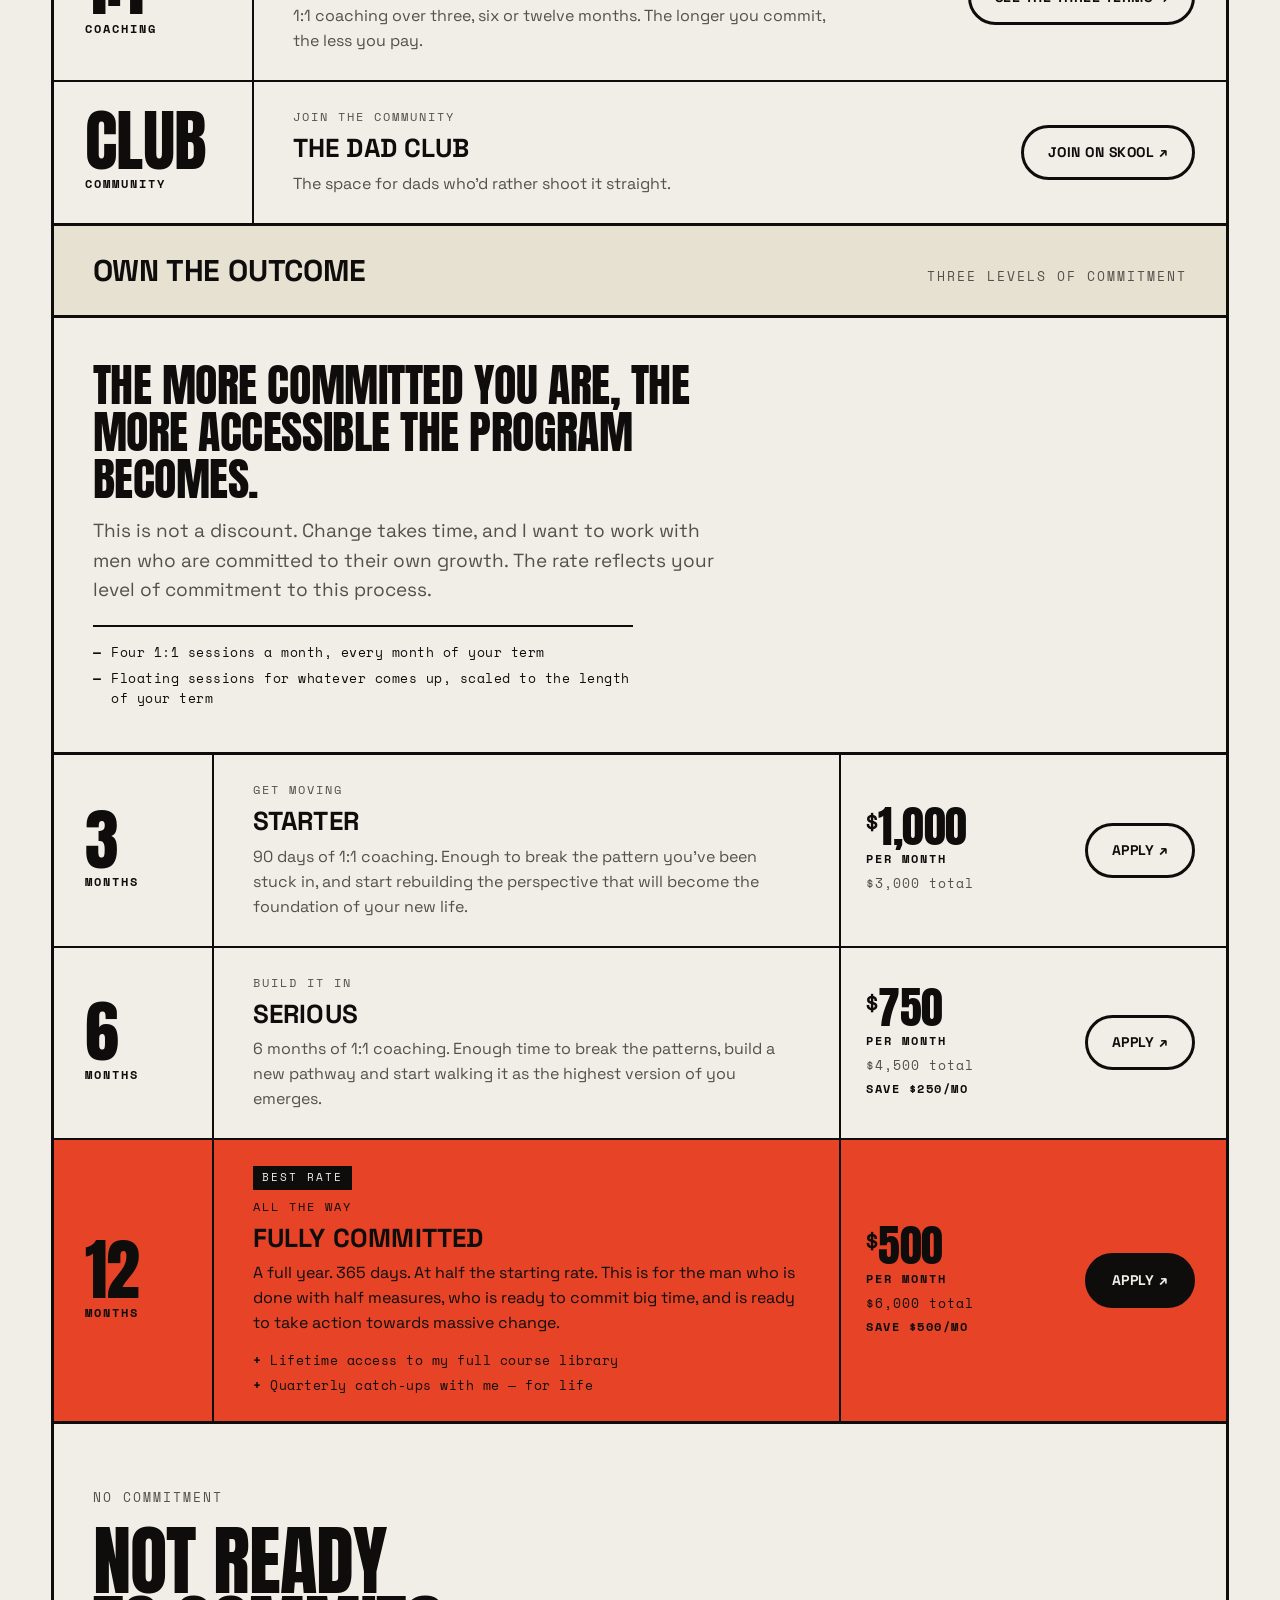
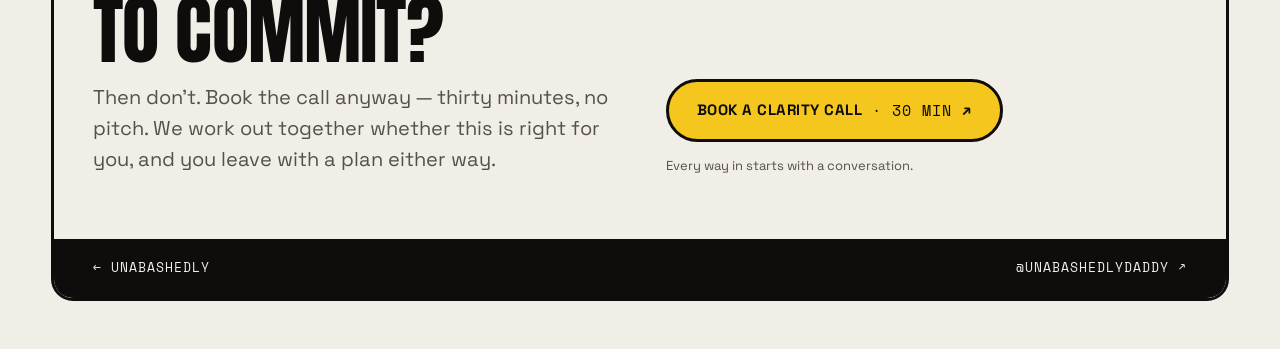
==== commit 0677a386: "Remove the voice and video line and smooth the Starter phrasing Naming voice and video calls only on" ====
--- a/work-with-me.html
+++ b/work-with-me.html
@@ -353,7 +353,7 @@
       <div class="row-body">
         <span class="row-kicker mono">Get moving</span>
         <h3 class="row-title">Starter</h3>
-        <p class="row-desc">90 days of 1:1 coaching. Enough to break the pattern you&rsquo;ve been stuck in, and start you rebuilding the perspective that will become the foundation of your new life.</p>
+        <p class="row-desc">90 days of 1:1 coaching. Enough to break the pattern you&rsquo;ve been stuck in, and start rebuilding the perspective that will become the foundation of your new life.</p>
       </div>
       <div class="row-price">
         <span class="price-mo"><sup>$</sup>1,000</span>
@@ -368,7 +368,7 @@
       <div class="row-body">
         <span class="row-kicker mono">Build it in</span>
         <h3 class="row-title">Serious</h3>
-        <p class="row-desc">6 months of 1:1 coaching. Voice and video calls. Enough time to break the patterns, build a new pathway and start walking it as the highest version of you emerges.</p>
+        <p class="row-desc">6 months of 1:1 coaching. Enough time to break the patterns, build a new pathway and start walking it as the highest version of you emerges.</p>
       </div>
       <div class="row-price">
         <span class="price-mo"><sup>$</sup>750</span>
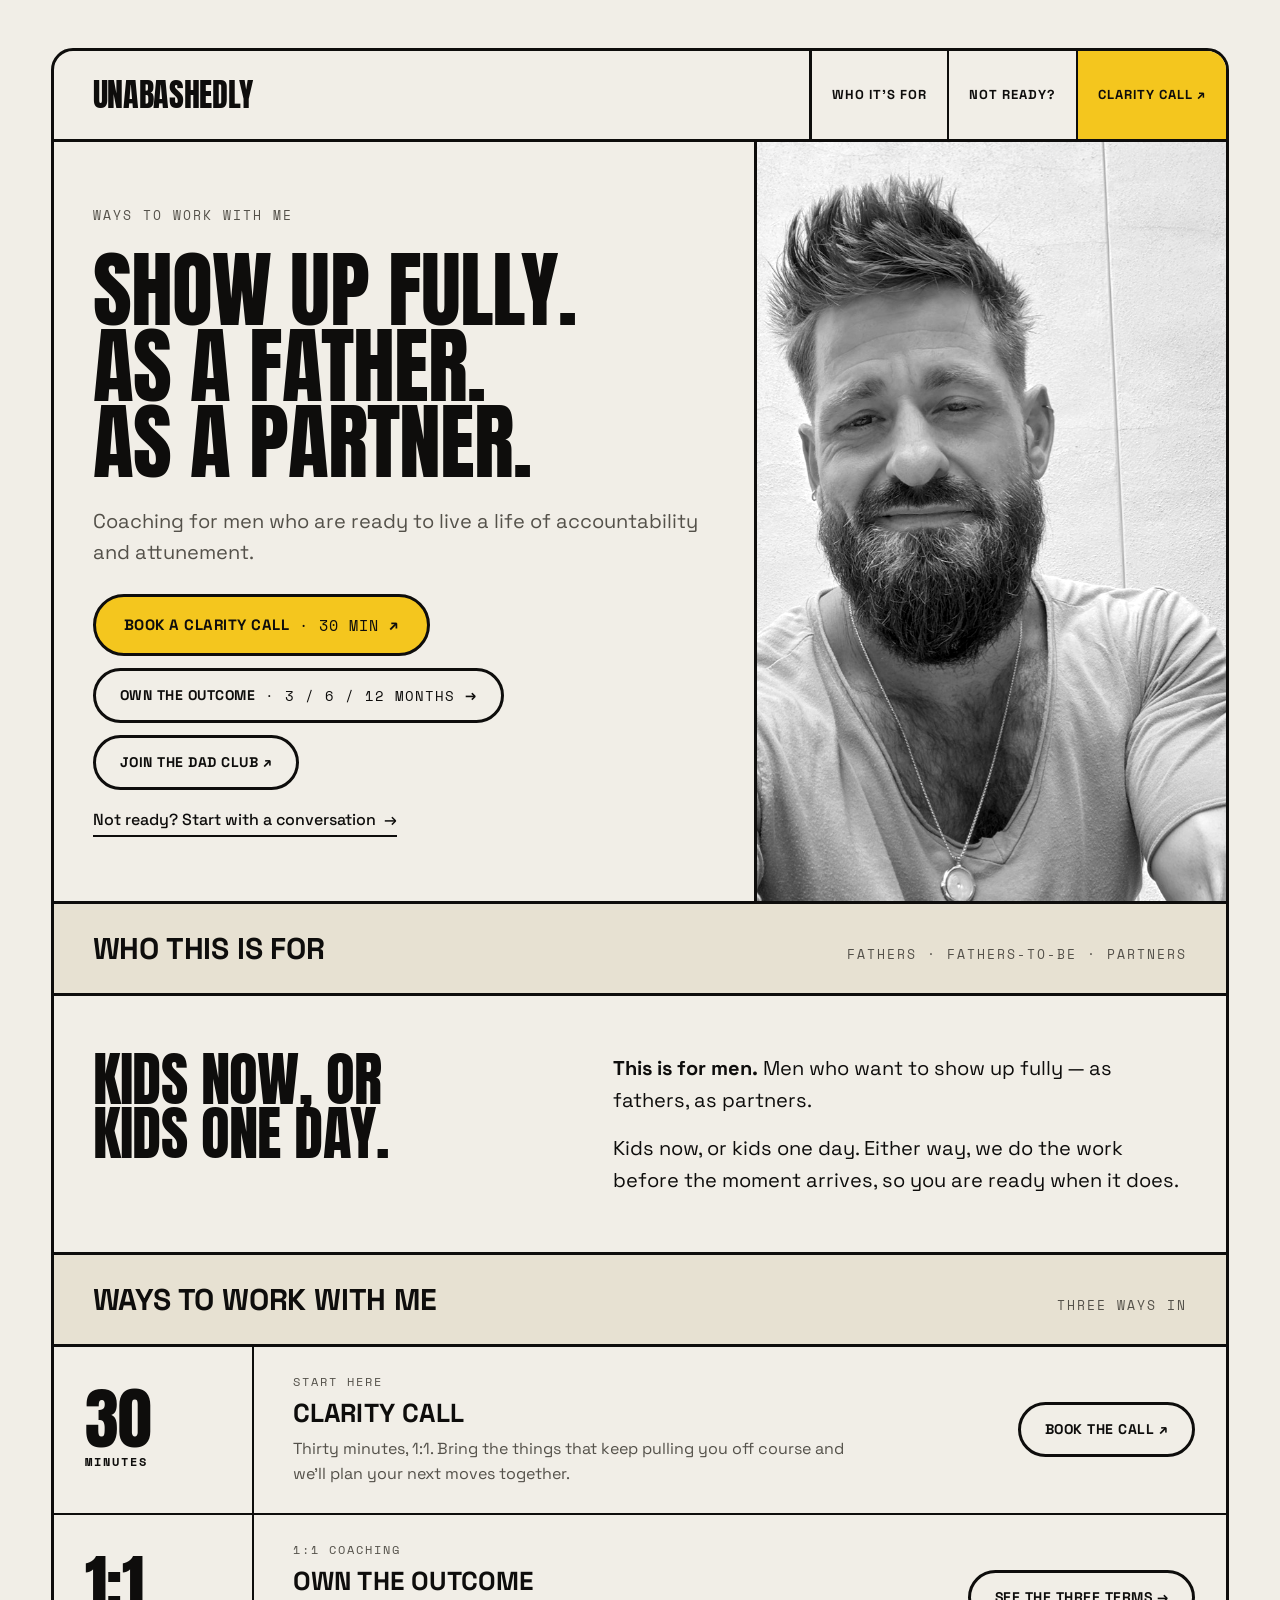
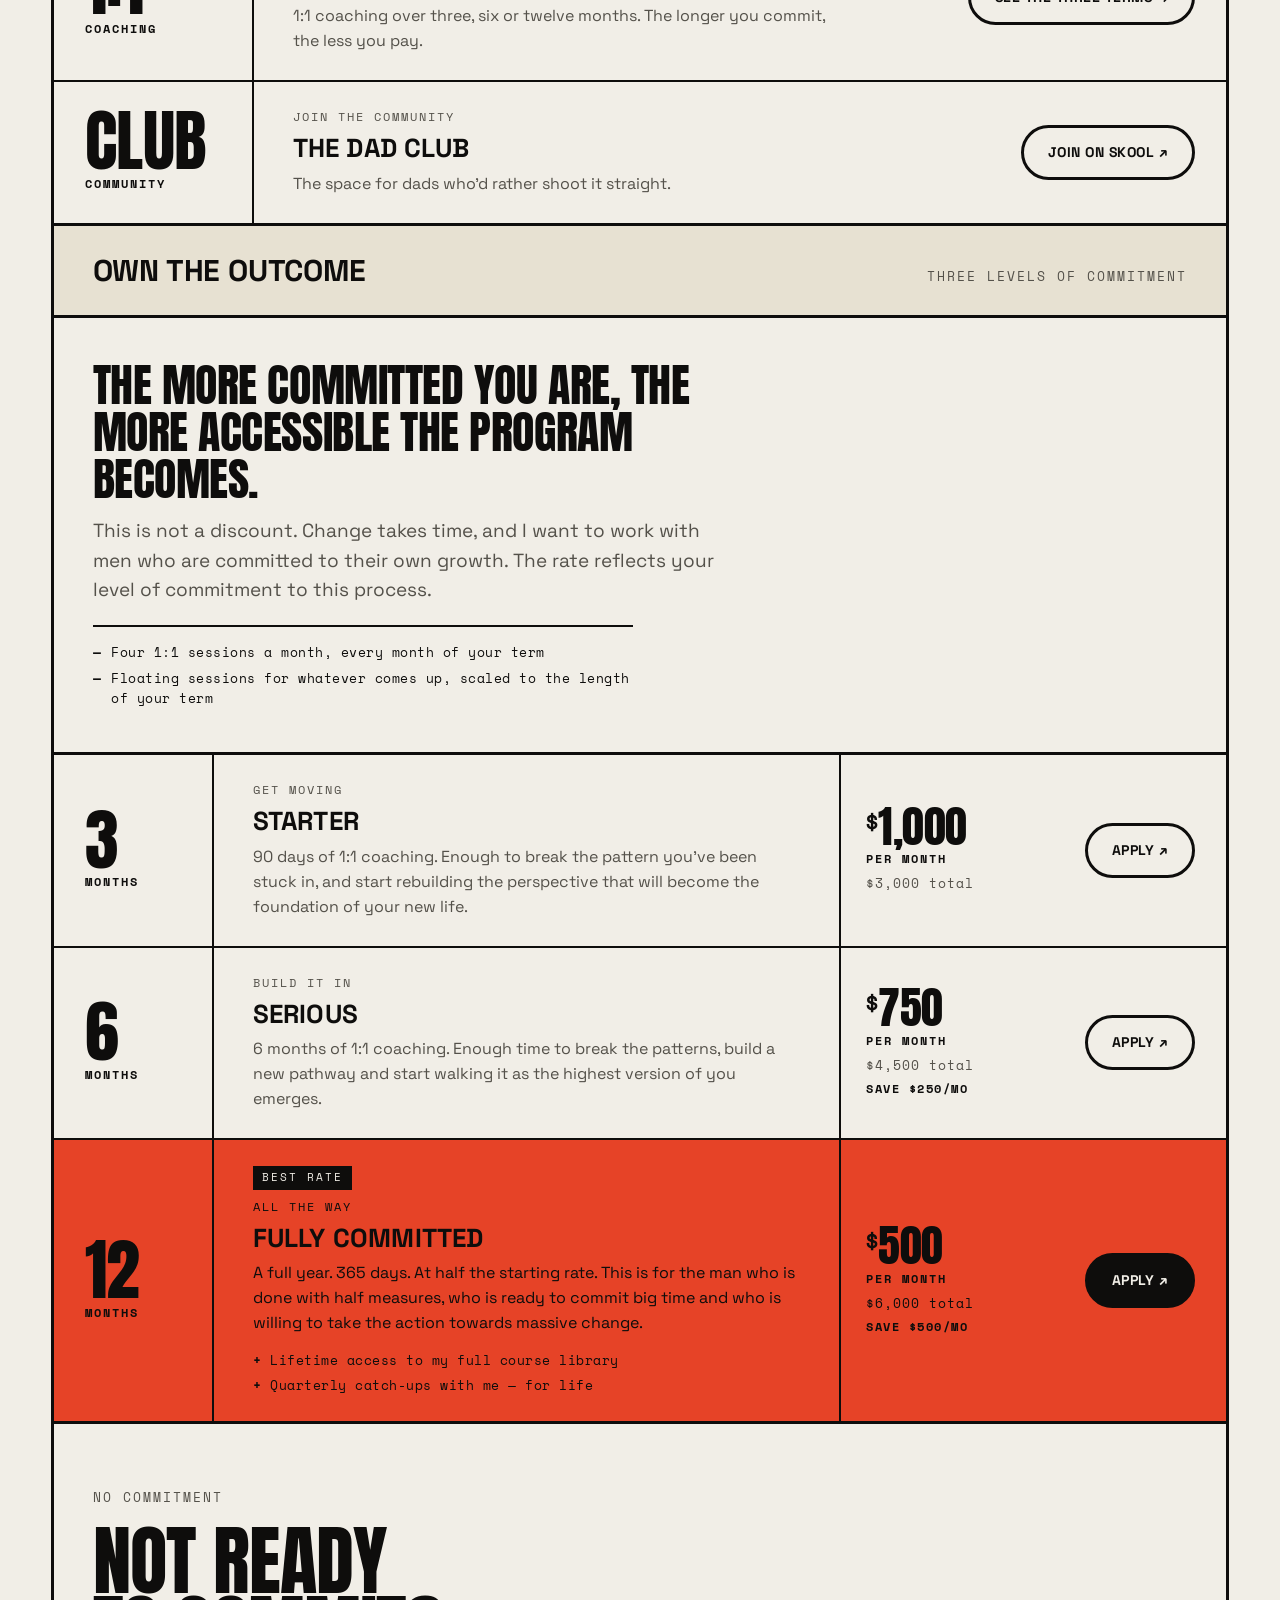
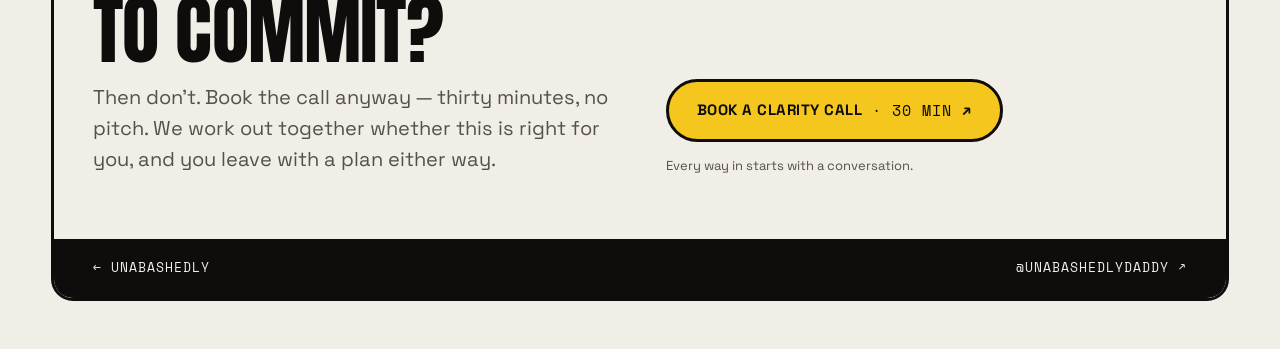
==== commit db89616c: "Final Fully Committed wording Closes on who is willing to take the action towards massive change, gi" ====
--- a/work-with-me.html
+++ b/work-with-me.html
@@ -385,7 +385,7 @@
         <span class="flag">Best rate</span>
         <span class="row-kicker mono">All the way</span>
         <h3 class="row-title">Fully Committed</h3>
-        <p class="row-desc">A full year. 365 days. At half the starting rate. This is for the man who is done with half measures, who is ready to commit big time, and is ready to take action towards massive change.</p>
+        <p class="row-desc">A full year. 365 days. At half the starting rate. This is for the man who is done with half measures, who is ready to commit big time and who is willing to take the action towards massive change.</p>
         <ul class="perks">
           <li>Lifetime access to my full course library</li>
           <li>Quarterly catch-ups with me &mdash; for life</li>
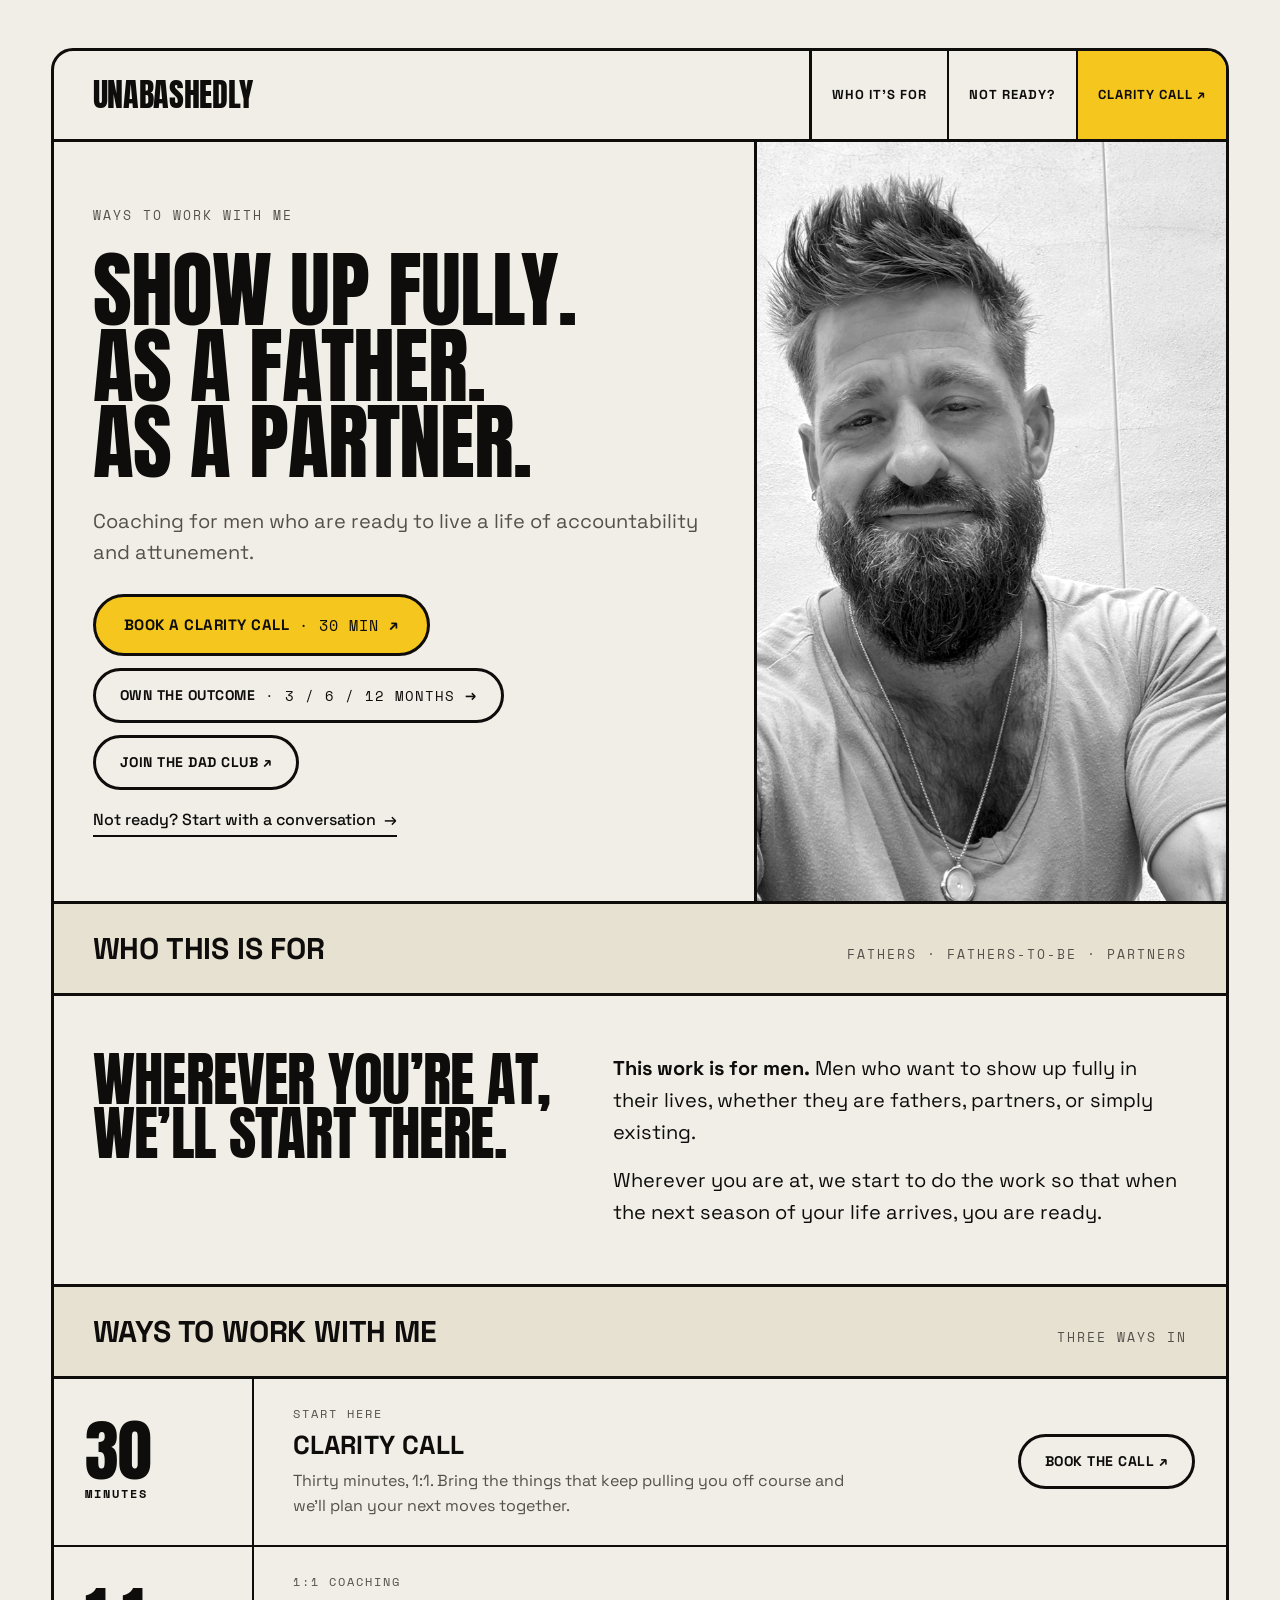
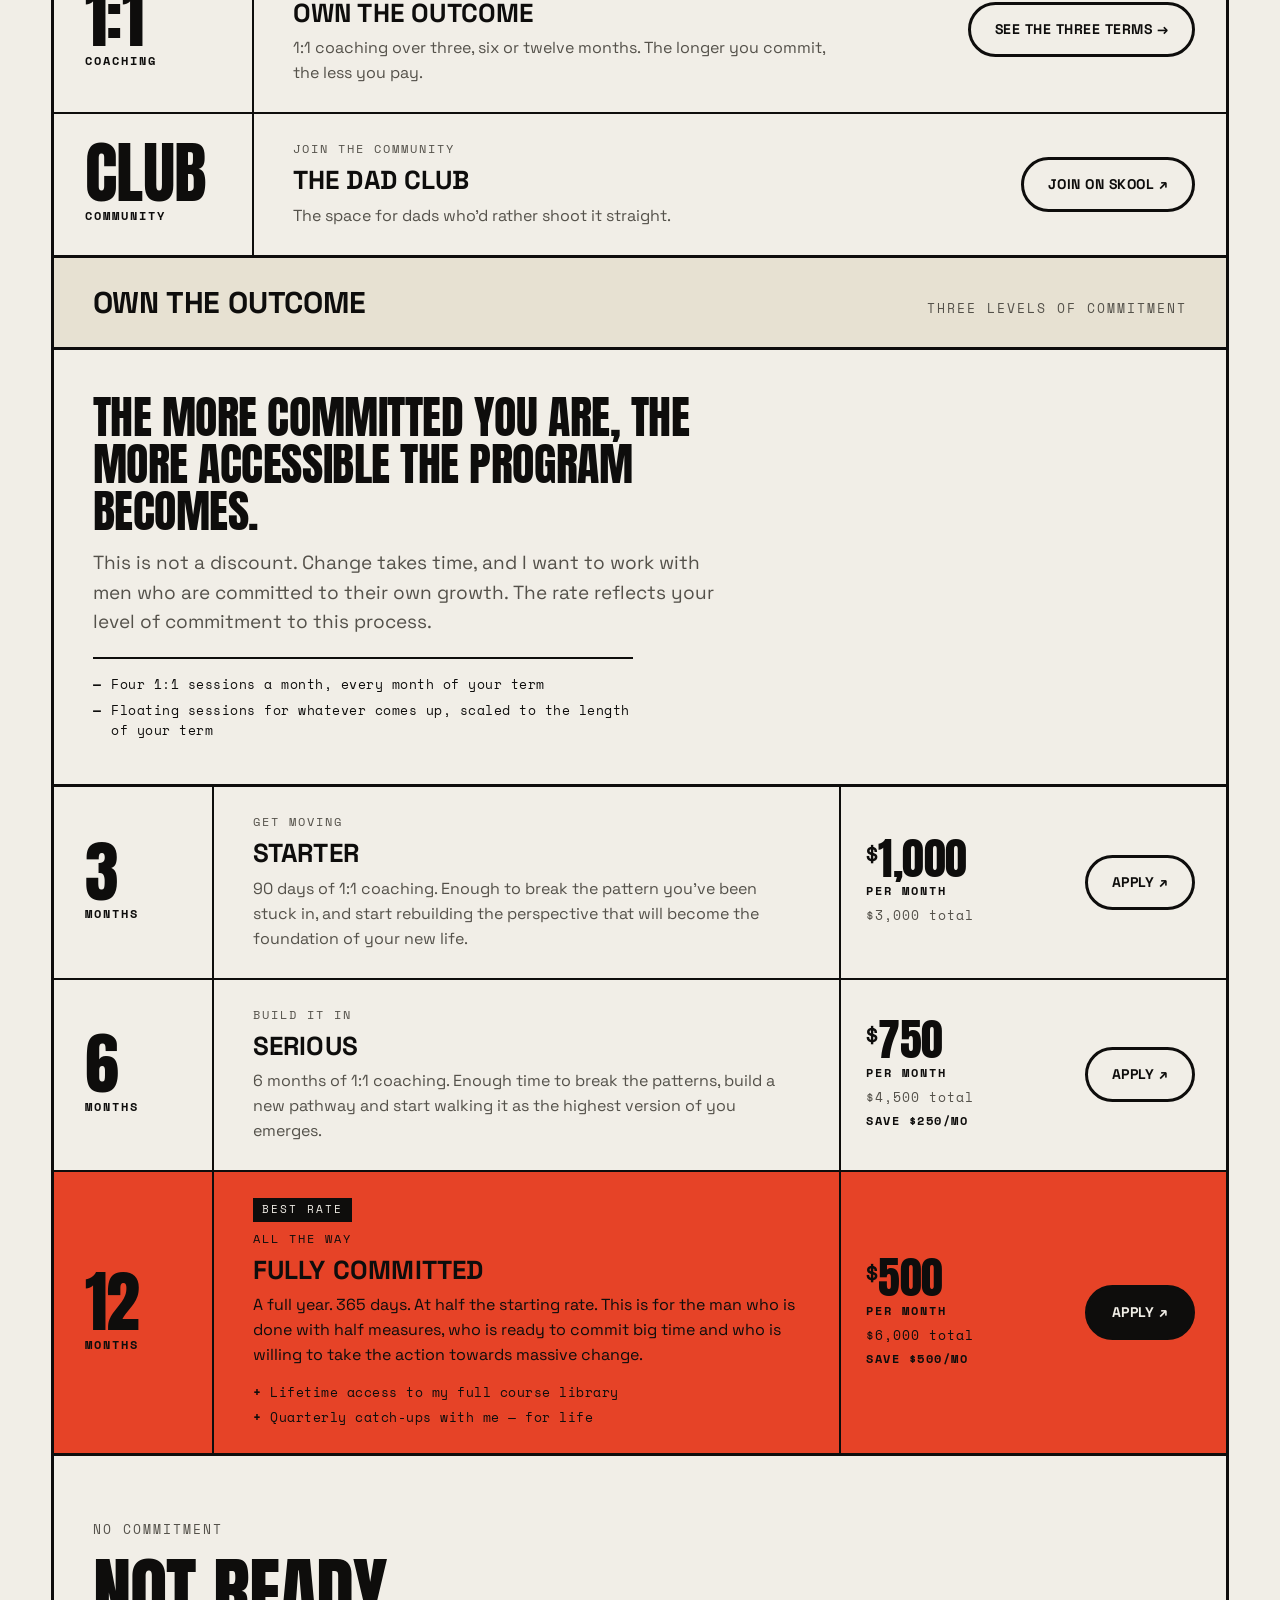
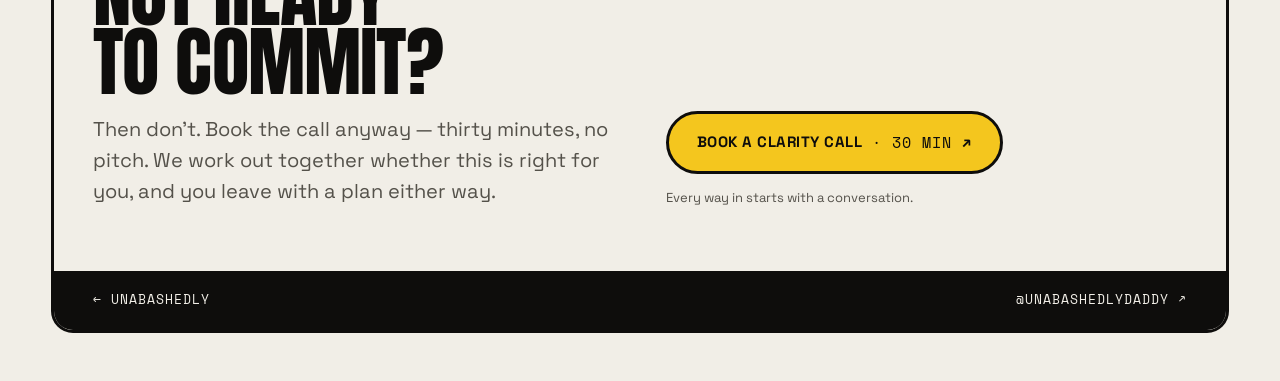
==== commit fa1e1fed: "Rewrite the Who this is for section New display heading and body. Removes the duplicated Kids now ph" ====
--- a/work-with-me.html
+++ b/work-with-me.html
@@ -287,10 +287,10 @@
       <span class="eyebrow">Fathers · Fathers-to-be · Partners</span>
     </div>
     <div class="who-body">
-      <div class="big display">Kids now, or kids one day.</div>
+      <div class="big display">Wherever you&rsquo;re at, we&rsquo;ll start there.</div>
       <div>
-        <p><strong>This is for men.</strong> Men who want to show up fully &mdash; as fathers, as partners.</p>
-        <p>Kids now, or kids one day. Either way, we do the work before the moment arrives, so you are ready when it does.</p>
+        <p><strong>This work is for men.</strong> Men who want to show up fully in their lives, whether they are fathers, partners, or simply existing.</p>
+        <p>Wherever you are at, we start to do the work so that when the next season of your life arrives, you are ready.</p>
       </div>
     </div>
   </section>
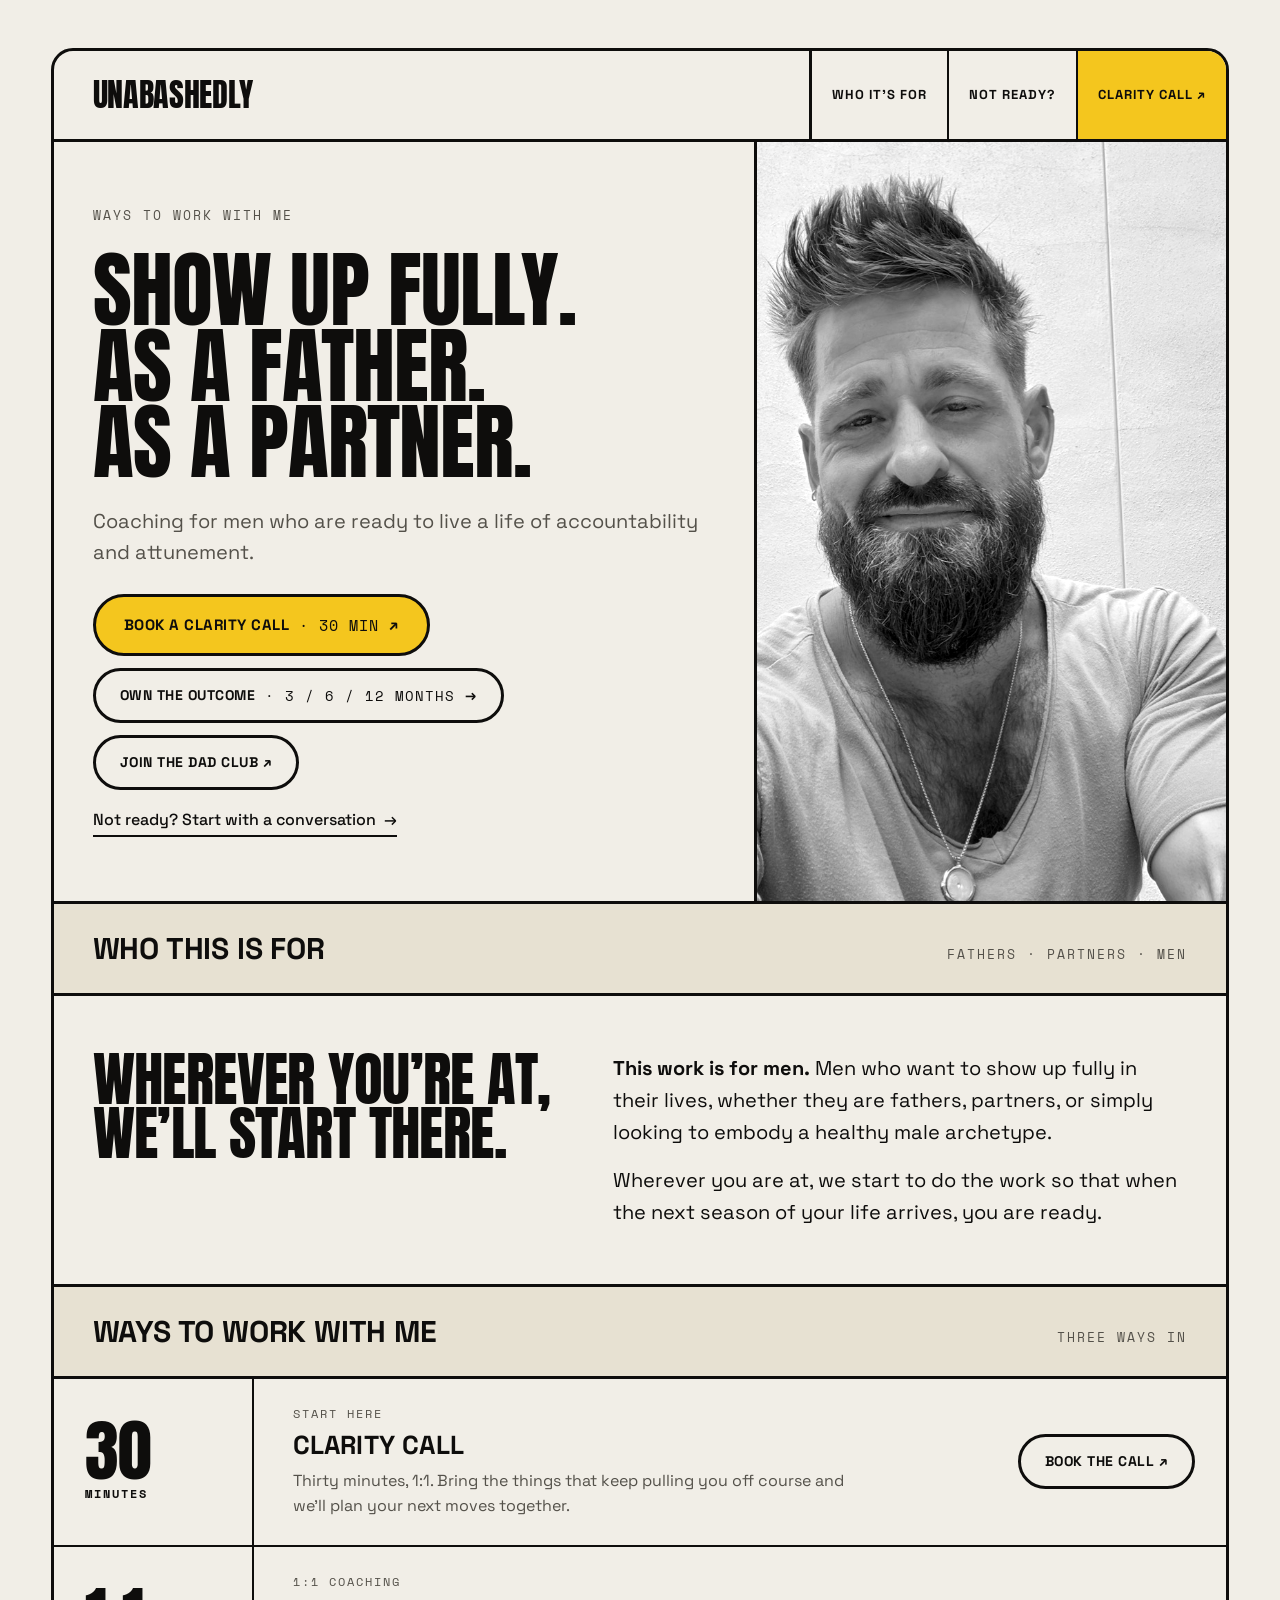
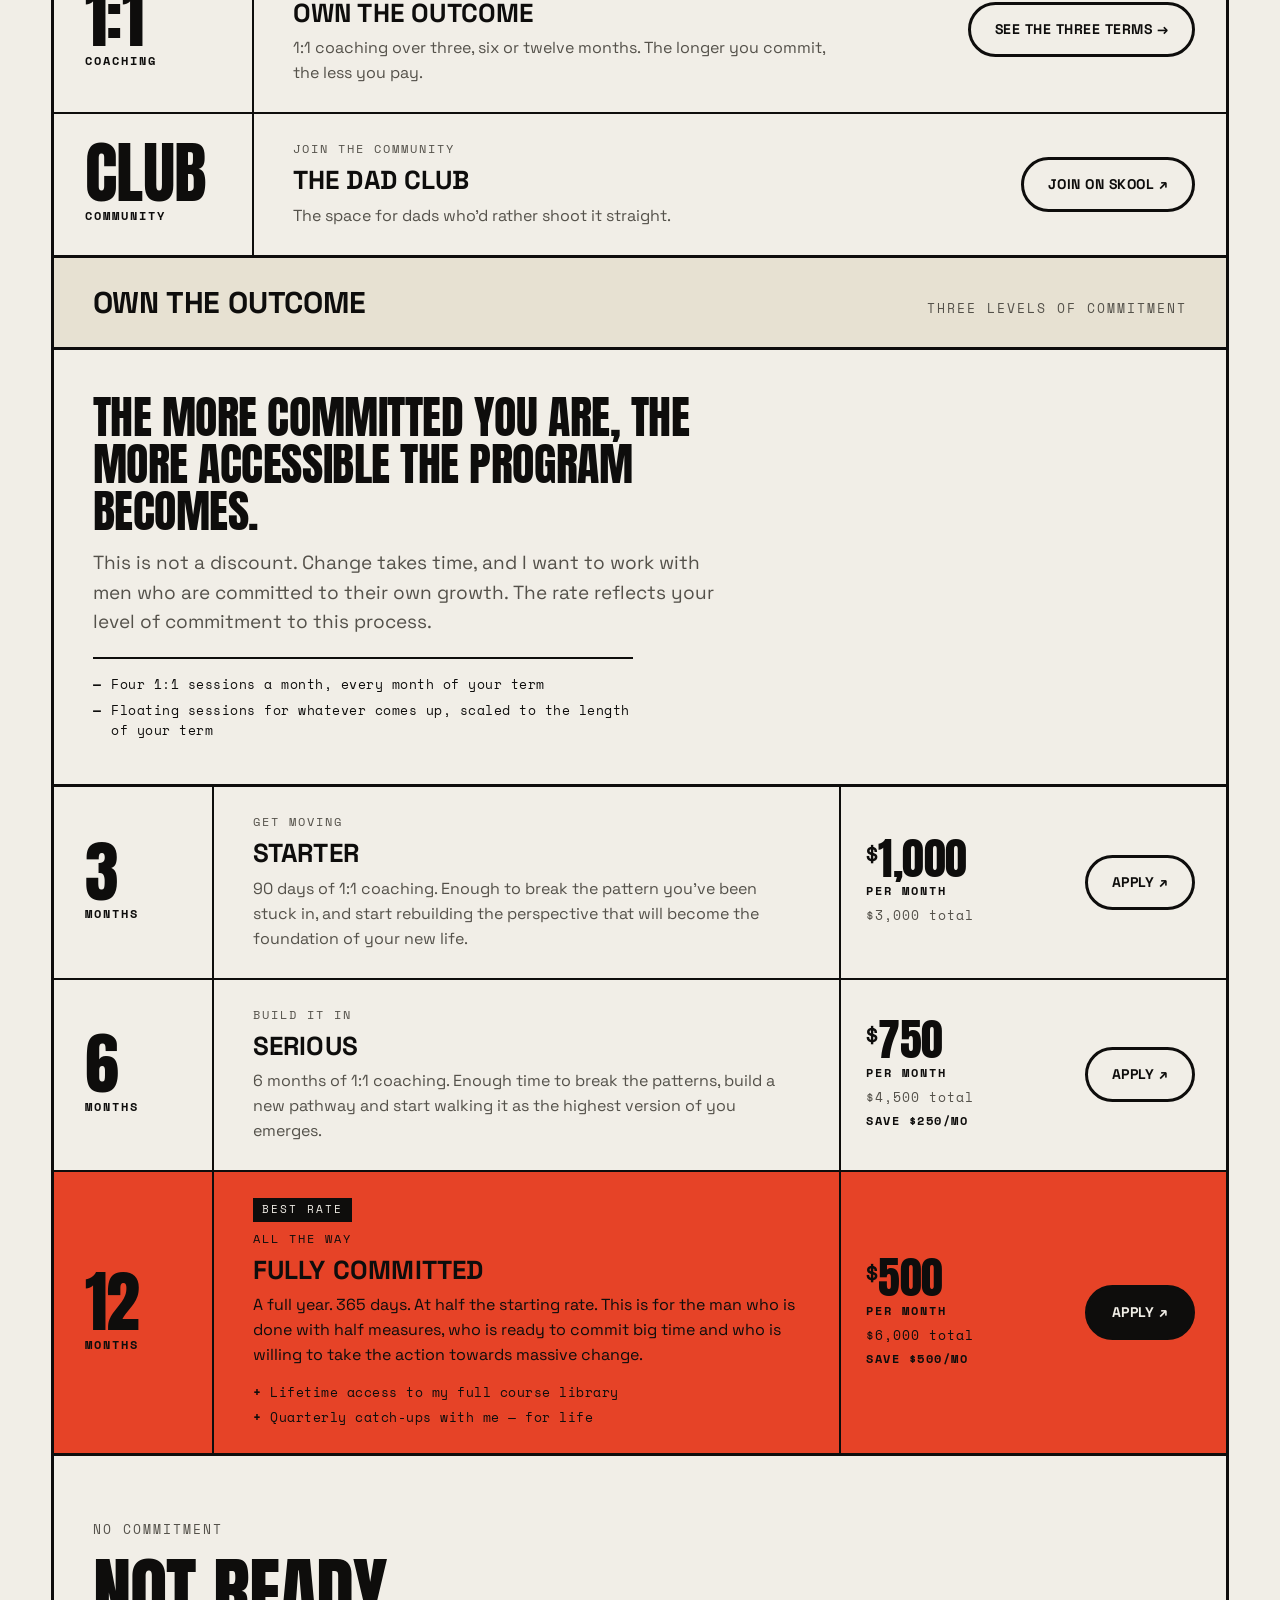
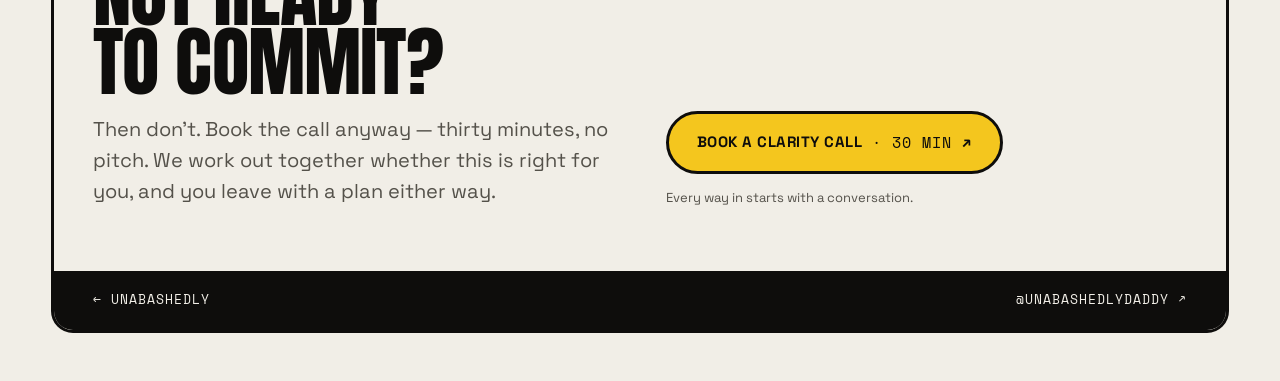
==== commit c6a34767: "Widen the Who this is for audience and match the eyebrow Third group is now men looking to embody a " ====
--- a/work-with-me.html
+++ b/work-with-me.html
@@ -284,12 +284,12 @@
   <section class="who" id="who" aria-labelledby="who-title">
     <div class="section-head">
       <h2 class="section-title" id="who-title">Who this is for</h2>
-      <span class="eyebrow">Fathers · Fathers-to-be · Partners</span>
+      <span class="eyebrow">Fathers · Partners · Men</span>
     </div>
     <div class="who-body">
       <div class="big display">Wherever you&rsquo;re at, we&rsquo;ll start there.</div>
       <div>
-        <p><strong>This work is for men.</strong> Men who want to show up fully in their lives, whether they are fathers, partners, or simply existing.</p>
+        <p><strong>This work is for men.</strong> Men who want to show up fully in their lives, whether they are fathers, partners, or simply looking to embody a healthy male archetype.</p>
         <p>Wherever you are at, we start to do the work so that when the next season of your life arrives, you are ready.</p>
       </div>
     </div>
